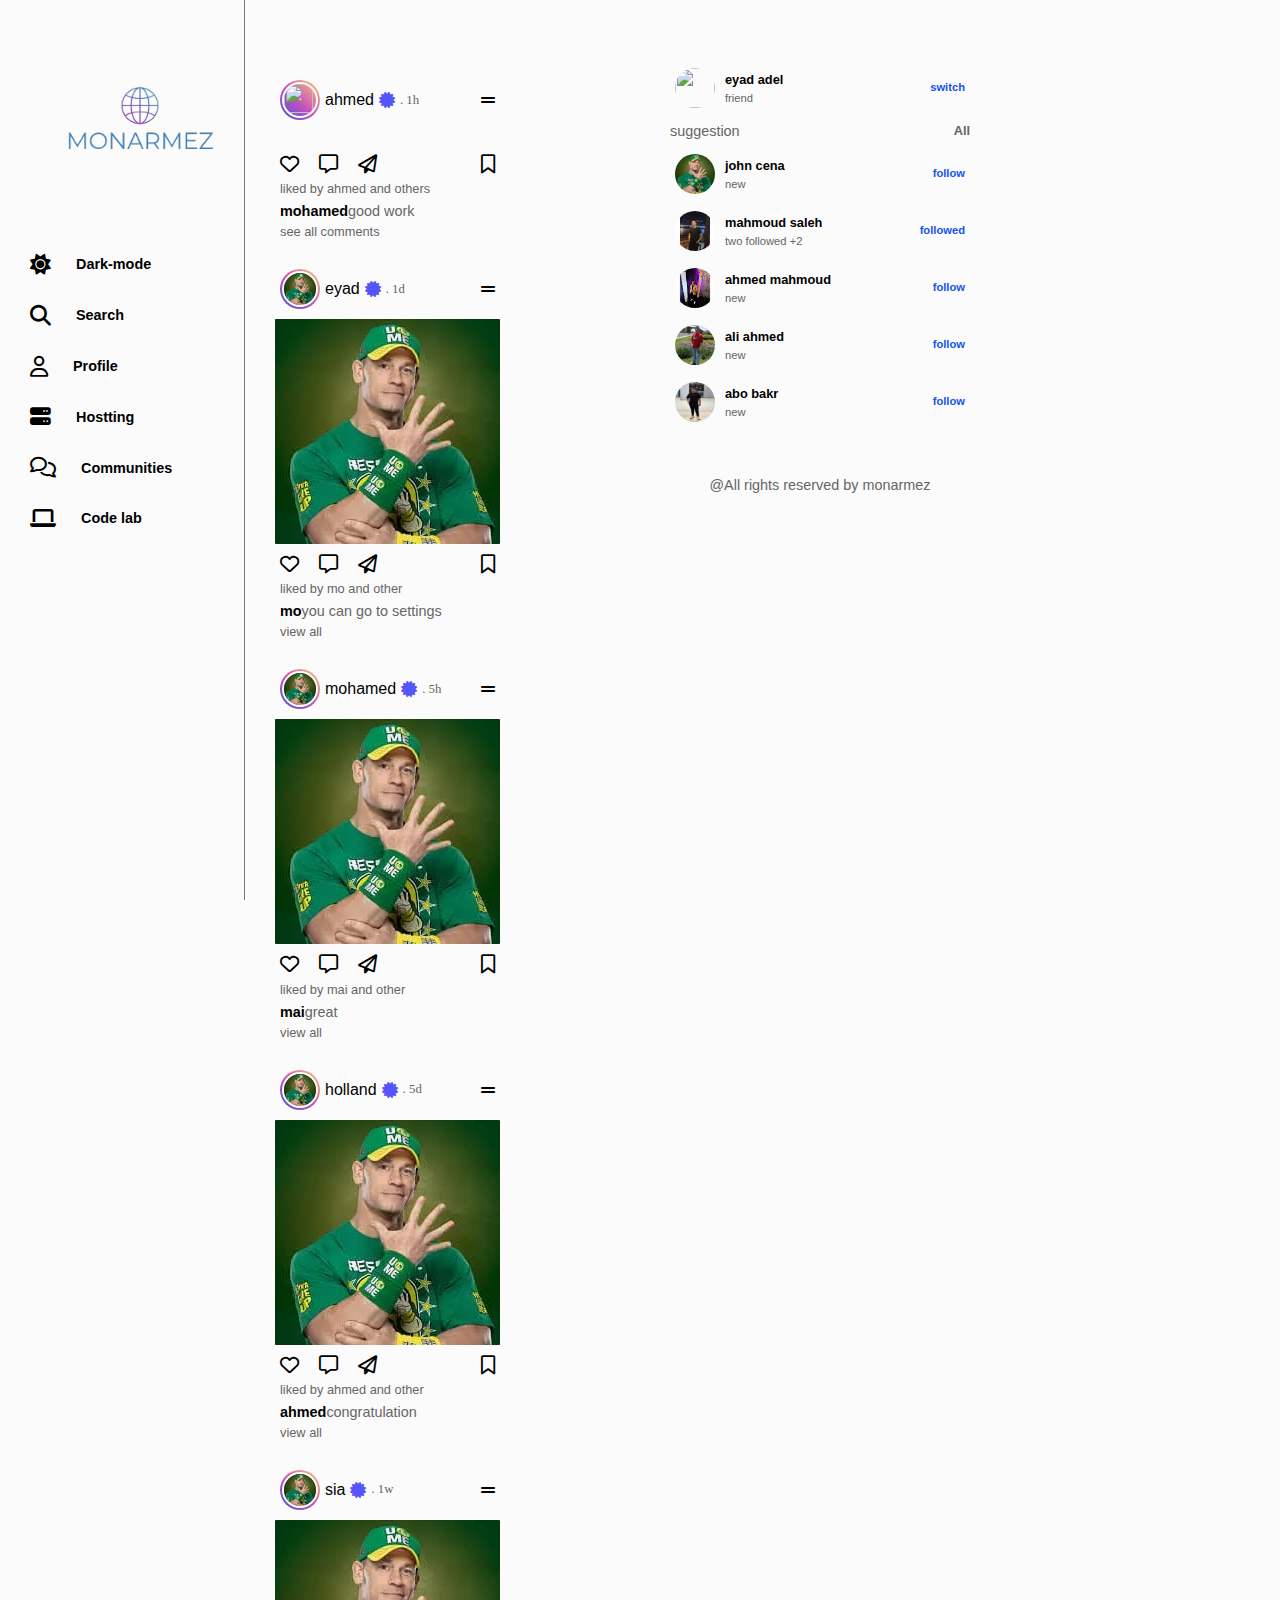
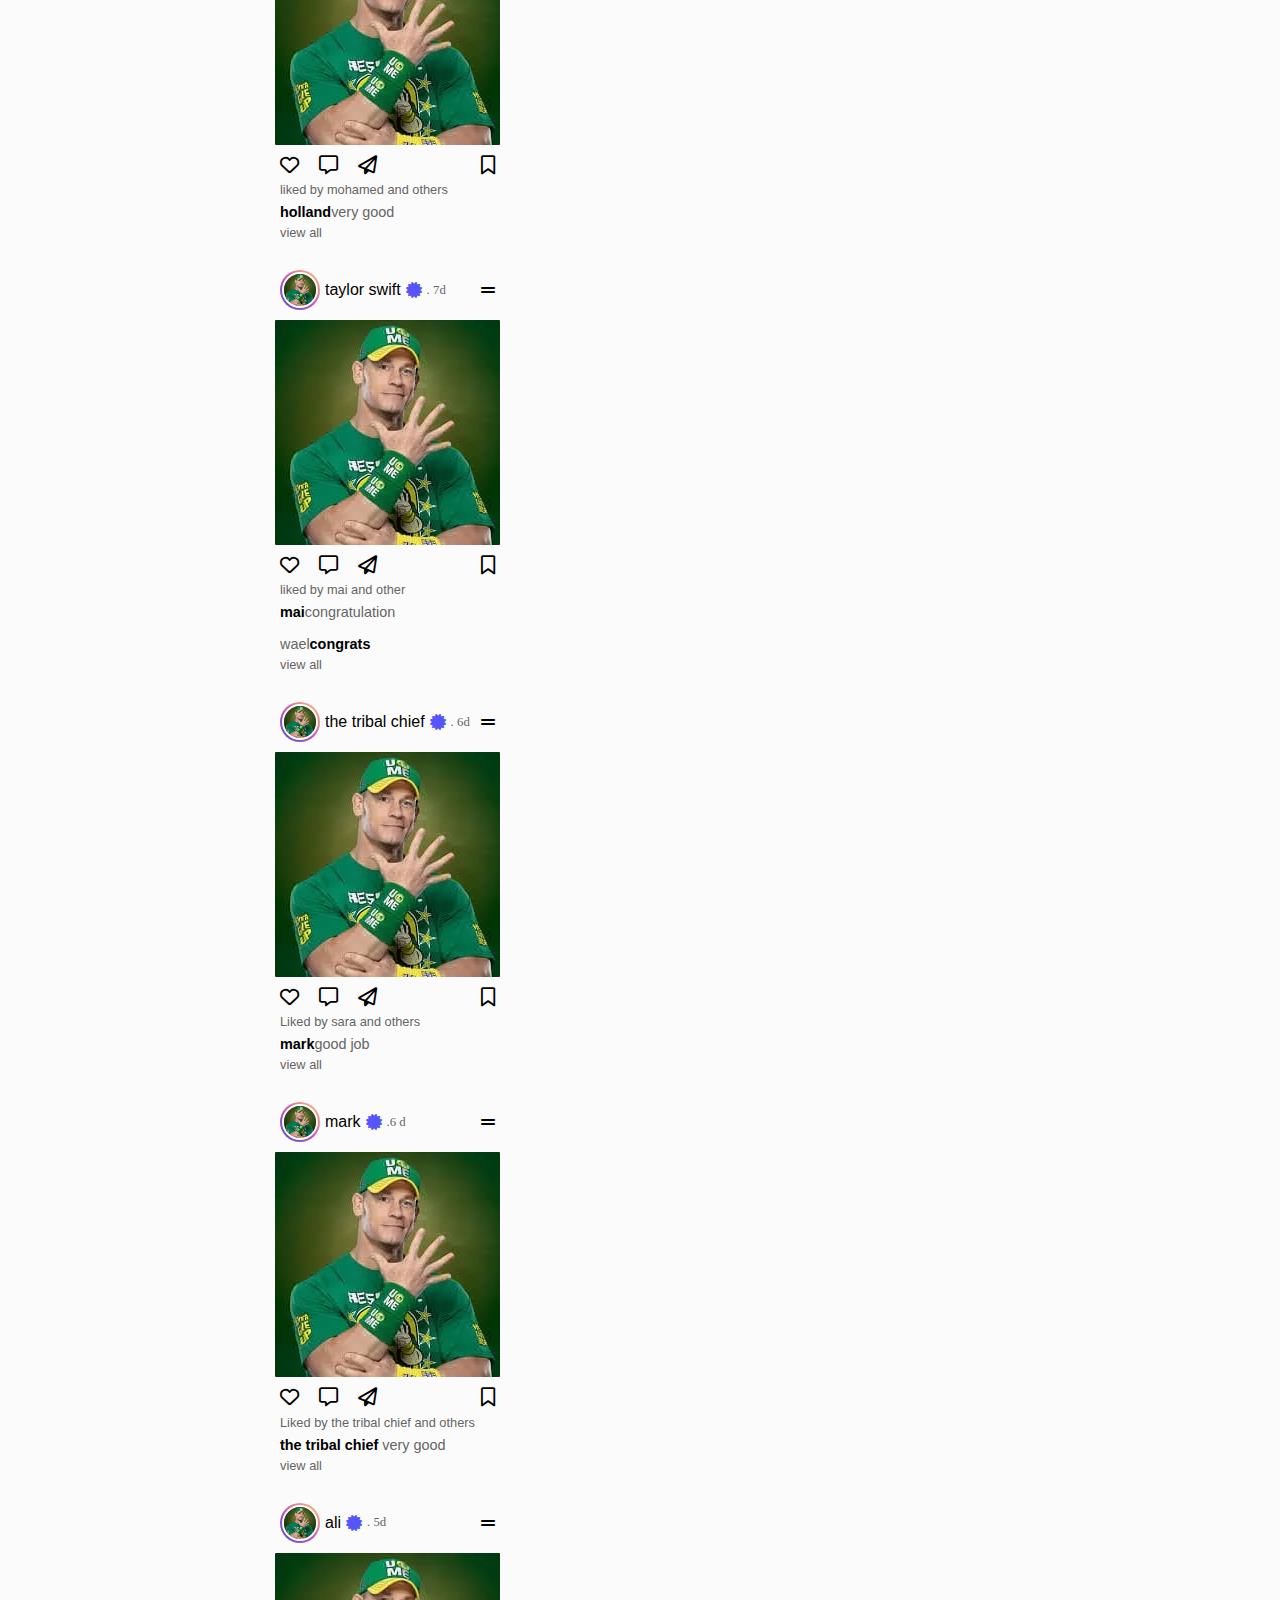
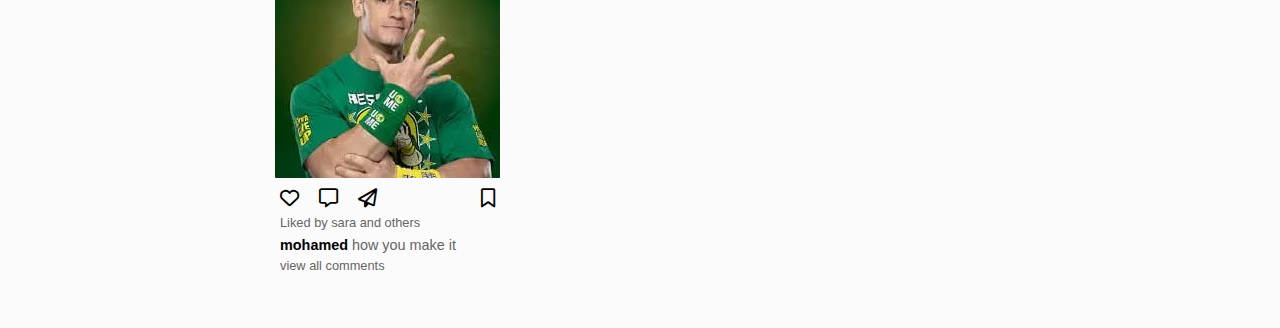
==== html.html @ 42df8520 "Add files via upload" ====
<!DOCTYPE html>
<html lang="en">
<head>
    <meta charset="UTF-8">
    <meta name="viewport" content="width=device-width, initial-scale=1.0">
    <title>Monarmez </title>
    <link rel="preconnect" href="https://fonts.googleapis.com">
    <link rel="stylesheet" href="https://cdnjs.cloudflare.com/ajax/libs/font-awesome/6.4.2/css/all.min.css">
    <link rel="stylesheet" href="mysite.css">

</head>
<body>
<div class="container">

        <nav>
            <div class="navbar">
                <div class="text-logo">
                  
                    <img decoding="async" src="logo-svg.svg" id="Dark-mode" alt="">
                </div>
                <div class="sub-section" id="clicked">
                    <i class="fa-solid fa-sun" ></i>
                    <a href="#">Dark-mode</a>
                </div>
                <div class="sub-section" >
                    <i class="fa-solid fa-magnifying-glass"></i>
                    <a href="#">Search</a>
                </div>
                <div class="sub-section" >
                    <i class="fa-regular fa-user"></i>
                    <a href="#">Profile</a>
                </div>
                <div class="sub-section">
                    <i class="fa-solid fa-server"></i>
                    <a href="#">Hostting</a>
                </div>
                <div class="sub-section">
                    <i class="fa-regular fa-comments"></i>
                    <a href="#">Communities</a>
                </div>
                <div class="sub-section" id="hidden2">
                    <i class="fa-sharp fa-solid fa-laptop"></i>
                    <a href="#">Code lab</a>
            
                </div>
            </div>

        </nav>
        <div class="middle-section">
            <div class="post-section">
                <div class="nav-hidden">
                   
                     
                   </div>
                </div>
               


                <div class="post-area">
                    <div class="post-main">
                        <div class="post-header">
                            <div class="post-left-header">
                             <div class="post-image">
                                 <img  decoding="async" src="https://images.unsplash.com/photo-1461800919507-79b16743b257?ixlib=rb-4.0.3&ixid=M3wxMjA3fDB8MHxzZWFyY2h8MjB8fG1lbnMlMjBpbWFnZXN8ZW58MHx8MHx8fDA%3D&auto=format&fit=crop&w=600&q=60" alt="">
                             </div>
                             <p class="post-username">
                                ahmed</p>
                            <i class="fa-solid fa-certificate"></i>
                             <span class="one-day"> . 1h </span>
                            </div>
                            <i class="fa-solid fa-grip-lines"></i>
                         </div>
                         <div class="post-main-image">
                            <img decoding="async" src="https://images.unsplash.com/photo-1461800919507-79b16743b257?ixlib=rb-4.0.3&ixid=M3wxMjA3fDB8MHxzZWFyY2h8MjB8fG1lbnMlMjBpbWFnZXN8ZW58MHx8MHx8fDA%3D&auto=format&fit=crop&w=600&q=60" alt="">
                         </div>
                         <div class="post-fotter">
                            <div class="post-fotter-left">
                                <i class="fa-regular fa-heart"></i>
                                <i class="fa-regular fa-message"></i>
                                <i class="fa-regular fa-paper-plane"></i>
                            </div>
                                <i class="fa-regular fa-bookmark"></i>
                         </div>
                         <div class="post-description">
                                <p class="post-liked">liked by ahmed and others</p>
                                <p class="title"><span>
                                    mohamed</span>good work<br></p>
                                <p class="comments"> see all comments</p>
                         </div>
                    </div>
                    <div class="post-main">
                        <div class="post-header">
                            <div class="post-left-header">
                             <div class="post-image">
                                 <img decoding="async" src="john.jpeg" alt="">
                             </div>
                             <p class="post-username">
                                eyad</p>
                             <i class="fa-solid fa-certificate"></i>
                             <span class="one-day"> . 1d </span>
                            </div>
                            <i class="fa-solid fa-grip-lines"></i>
                         </div>
                         <div class="post-main-image">
                            <img decoding="async" src="john.jpeg" alt="">
                         </div>
                         <div class="post-fotter">
                            <div class="post-fotter-left">
                                <i class="fa-regular fa-heart"></i>
                                <i class="fa-regular fa-message"></i>
                                <i class="fa-regular fa-paper-plane"></i>
                            </div>
                                <i class="fa-regular fa-bookmark"></i>
                         </div>
                         <div class="post-description">
                                <p class="post-liked">liked by mo and other</p>
                                <p class="title"><span>
                                   mo</span>you can go to settings<br> </p>
                                <p class="comments">view all</p>
                         </div>
                    </div>
                    <div class="post-main">
                        <div class="post-header">
                            <div class="post-left-header">
                             <div class="post-image">
                                 <img decoding="async" src="john.jpeg" alt="">
                             </div>
                             <p class="post-username">
                                 mohamed</p>
                             <i class="fa-solid fa-certificate"></i>
                             <span class="one-day"> . 5h </span>
                            </div>
                            <i class="fa-solid fa-grip-lines"></i>
                         </div>
                         <div class="post-main-image">
                            <img decoding="async" src="john.jpeg" alt="">
                         </div>
                         <div class="post-fotter">
                            <div class="post-fotter-left">
                                <i class="fa-regular fa-heart"></i>
                                <i class="fa-regular fa-message"></i>
                                <i class="fa-regular fa-paper-plane"></i>
                            </div>
                                <i class="fa-regular fa-bookmark"></i>
                         </div>
                         <div class="post-description">
                                <p class="post-liked">liked by mai and other</p>
                                <p class="title"><span>
                                    mai</span>great<br> </p>
                                <p class="comments"> view all</p>
                         </div>
                    </div>
                    <div class="post-main">
                        <div class="post-header">
                            <div class="post-left-header">
                             <div class="post-image">
                                 <img decoding="async" src="john.jpeg" alt="">
                             </div>
                             <p class="post-username">holland
                                </p>
                             <i class="fa-solid fa-certificate"></i>
                             <span class="one-day"> . 5d </span>
                            </div>
                            <i class="fa-solid fa-grip-lines"></i>
                         </div>
                         <div class="post-main-image">
                            <img decoding="async" src="john.jpeg" alt="">
                         </div>
                         <div class="post-fotter">
                            <div class="post-fotter-left">
                                <i class="fa-regular fa-heart"></i>
                                <i class="fa-regular fa-message"></i>
                                <i class="fa-regular fa-paper-plane"></i>
                            </div>
                                <i class="fa-regular fa-bookmark"></i>
                         </div>
                         <div class="post-description">
                                <p class="post-liked">liked by ahmed and other</p>
                                <p class="title"><span>
                                    ahmed</span>congratulation<br> </p>
                                <p class="comments"> view all</p>
                         </div>
                    </div>
                    <div class="post-main">
                        <div class="post-header">
                            <div class="post-left-header">
                             <div class="post-image">
                                 <img decoding="async" src="john.jpeg" alt="">
                             </div>
                             <p class="post-username">
                               sia</p>
                             <i class="fa-solid fa-certificate"></i>
                             <span class="one-day"> . 1w </span>
                            </div>
                            <i class="fa-solid fa-grip-lines"></i>
                         </div>
                         <div class="post-main-image">
                            <img decoding="async" src="john.jpeg" alt="">
                         </div>
                         <div class="post-fotter">
                            <div class="post-fotter-left">
                                <i class="fa-regular fa-heart"></i>
                                <i class="fa-regular fa-message"></i>
                                <i class="fa-regular fa-paper-plane"></i>
                            </div>
                                <i class="fa-regular fa-bookmark"></i>
                         </div>
                         <div class="post-description">
                                <p class="post-liked">liked by mohamed and others</p>
                                <p class="title"><span>
                                     holland</span>very good<br> </p>
                                <p class="comments"> view all</p>
                         </div>
                    </div>
                    <div class="post-main">
                        <div class="post-header">
                            <div class="post-left-header">
                             <div class="post-image">
                                 <img decoding="async" src="john.jpeg" alt="">
                             </div>
                             <p class="post-username">
                                taylor swift</p>
                             <i class="fa-solid fa-certificate"></i>
                             <span class="one-day"> . 7d </span>
                            </div>
                            <i class="fa-solid fa-grip-lines"></i>
                         </div>
                         <div class="post-main-image">
                            <img decoding="async" src="john.jpeg" alt="">
                         </div>
                         <div class="post-fotter">
                            <div class="post-fotter-left">
                                <i class="fa-regular fa-heart"></i>
                                <i class="fa-regular fa-message"></i>
                                <i class="fa-regular fa-paper-plane"></i>
                            </div>
                                <i class="fa-regular fa-bookmark"></i>
                         </div>
                         <div class="post-description">
                                <p class="post-liked">liked by mai and other</p>
                                <p class="title"><span>
                                     mai</span>congratulation<br> 
                                <br>wael<span>congrats</span></p>
                                <p class="comments"> view all</p>
                         </div>
                    </div>
                    <div class="post-main">
                        <div class="post-header">
                            <div class="post-left-header">
                             <div class="post-image">
                                 <img decoding="async" src="john.jpeg" alt="">
                             </div>
                             <p class="post-username">
                                the tribal chief</p>
                             <i class="fa-solid fa-certificate"></i>
                             <span class="one-day"> . 6d </span>
                            </div>
                            <i class="fa-solid fa-grip-lines"></i>
                         </div>
                         <div class="post-main-image">
                            <img decoding="async" src="john.jpeg" alt="">
                         </div>
                         <div class="post-fotter">
                            <div class="post-fotter-left">
                                <i class="fa-regular fa-heart"></i>
                                <i class="fa-regular fa-message"></i>
                                <i class="fa-regular fa-paper-plane"></i>
                            </div>
                                <i class="fa-regular fa-bookmark"></i>
                         </div>
                         <div class="post-description">
                                <p class="post-liked">Liked by sara and others</p>
                                <p class="title"><span>
                                    mark</span>good job<br> </p>
                                <p class="comments">view all</p>
                         </div>
                    </div>
                    <div class="post-main">
                        <div class="post-header">
                            <div class="post-left-header">
                             <div class="post-image">
                                 <img  src="john.jpeg" alt="">
                             </div>
                             <p class="post-username">
                               mark</p>
                             <i class="fa-solid fa-certificate"></i>
                             <span class="one-day"> .6 d </span>
                            </div>
                            <i class="fa-solid fa-grip-lines"></i>
                         </div>
                         <div class="post-main-image">
                            <img  src="john.jpeg" alt="">
                         </div>
                         <div class="post-fotter">
                            <div class="post-fotter-left">
                                <i class="fa-regular fa-heart"></i>
                                <i class="fa-regular fa-message"></i>
                                <i class="fa-regular fa-paper-plane"></i>
                            </div>
                                <i class="fa-regular fa-bookmark"></i>
                         </div>
                         <div class="post-description">
                                <p class="post-liked">Liked by the tribal chief and others</p>
                                <p class="title"><span>
                                    the tribal chief</span> very good<br> </p>
                                <p class="comments"> view all</p>
                         </div>
                    </div>
                   

                         
                    
                    <div class="post-main">
                        <div class="post-header">
                            <div class="post-left-header">
                             <div class="post-image">
                                 <img src="john.jpeg" alt="">
                             </div>
                             <p class="post-username">
                                         ali</p>
                             <i class="fa-solid fa-certificate"></i>
                             <span class="one-day"> . 5d </span>
                            </div>
                            <i class="fa-solid fa-grip-lines"></i>
                         </div>
                         <div class="post-main-image">
                            <img decoding="async" src="john.jpeg" alt="">
                         </div>
                         <div class="post-fotter">
                            <div class="post-fotter-left">
                                <i class="fa-regular fa-heart"></i>
                                <i class="fa-regular fa-message"></i>
                                <i class="fa-regular fa-paper-plane"></i>
                            </div>
                                <i class="fa-regular fa-bookmark"></i>
                         </div>
                         <div class="post-description">
                                <p class="post-liked">Liked by sara and others</p>
                                <p class="title"><span>
                                    mohamed </span>how you make it<br> </p>
                                <p class="comments"> view all comments</p>
                         </div>
                    </div>
                </div>
           </div>


           <div class="follow-section">
                <div class="profile-follow profile-foolow-hovering">
                    <div class="profile-follow-left">
                        <div class="profile-follow-image">
                            <img decoding="async" src="" alt="">
                        </div>
                        <div class="profile-follow-content">
                            <p class="profile-id">eyad adel</p>
                            <p class="profile-name">friend</p>
                        </div>
                    </div>
                    <a href="#" class="follow">switch</a>
                </div>
                 <div class="suggestion-follow">
                    <p class="suggestion">suggestion</p>
                    <a href="#" class="see-all">All</a>
                 </div>
                 <div class="profile-follow profile-foolow-hovering">
                    <div class="profile-follow-left">
                        <div class="profile-follow-image">
                            <img decoding="async" src="john.jpeg" alt="">
                        </div>
                        <div class="profile-follow-content">
                            <p class="profile-id">john cena</p>
                            <p class="profile-name">new </p>
                        </div>
                    </div>
                    <a href="#" class="follow">follow</a>
                </div>
                <div class="profile-follow profile-foolow-hovering">
                    <div class="profile-follow-left">
                        <div class="profile-follow-image">
                            <img decoding="async" src="mahmoud saleh.jpeg" alt="">
                        </div>
                        <div class="profile-follow-content">
                            <p class="profile-id">mahmoud saleh</p>
                            <p class="profile-name">two followed +2
                            </p>
                        </div>
                    </div>
                    <a href="#" class="follow">followed</a>
                </div>
                <div class="profile-follow profile-foolow-hovering">
                    <div class="profile-follow-left">
                        <div class="profile-follow-image">
                            <img decoding="async" src="ahmed.jpeg" alt="">
                        </div>
                        <div class="profile-follow-content">
                            <p class="profile-id">ahmed mahmoud</p>
                            <p class="profile-name">new 
                            </p>
                        </div>
                    </div>
                    <a href="#" class="follow">follow</a>
                </div>
                <div class="profile-follow profile-foolow-hovering">
                    <div class="profile-follow-left">
                        <div class="profile-follow-image">
                            <img decoding="async" src="ali.jpeg" alt="">
                        </div>
                        <div class="profile-follow-content">
                            <p class="profile-id">ali ahmed</p>
                            <p class="profile-name">new</p>
                            </p>
                        </div>
                    </div>
                    <a href="#" class="follow">follow</a>
                </div>
                <div class="profile-follow profile-foolow-hovering">
                    <div class="profile-follow-left">
                        <div class="profile-follow-image">
                            <img decoding="async" src="abo bakr.jpeg" alt="">
                        </div>
                        <div class="profile-follow-content">
                            <p class="profile-id">abo bakr</p>
                            <p class="profile-name">new</p>
                        </div>
                    </div>
                    <a href="#" class="follow">follow</a>
                </div>
                <p class="copyrights"> @All rights reserved by monarmez</p>
           </div>
        </div>

</div> <script src="mysite.js" defer data-deferred="1"></script> </body>
</html>
---- mysite.css ----
:root{
    --background-color:rgb(252, 251, 251);
    --font-color:rgb(0, 0, 0);
    --secod-font-color:rgb(101, 101, 101);
    --secondary-font-color : rgb(179, 179, 179);
    --background-on-hover:rgb(215, 214, 214);
}
.dark-mode{
    --background-color:rgb(15, 15, 15);
    --font-color:rgb(254, 252, 252);
    --secod-font-color:rgb(197, 195, 195);
    --secondary-font-color : rgb(108, 106, 106);
    --background-on-hover:rgba(52, 51, 51, 0.834);
}
*{
    margin: 0;
    padding: 0;
    box-sizing: border-box;

}
p{
  font-family: 'Roboto', sans-serif;
}
.container{
    display: flex;
   
}
.middle-section{
    display: flex;
    justify-content: space-evenly;
    
}

a{
    text-decoration: none;
    color: var(--font-color);
    font-family: 'Signika', sans-serif;
    font-size: 0.9rem;
    font-weight: 550;
}
body{
    background-color: var(--background-color);
    overflow-x: hidden;
    min-height: 100vh;
    width: 100vw;
    overflow-x: hidden;
}
/*  navbar section start here  */
.navbar{
    display: flex;
    flex-direction: column;
    gap: 10px;
    height: 100vh;
    width: 245px;
    background-color: var(--background-color);
    padding-top: 20px;
    padding-bottom: 10px;
    padding-inline:  10px;
    border-right: 0.1px solid rgba(76, 75, 75, 0.737);
    position: sticky;
    top: 0px;
}

.navbar .text-logo{
    width: 200px;
}
.text-logo{
    margin: 5px 30px;
    cursor: pointer;
}
.text-logo img{
    width: 100%;
}   
    
@media (max-width:750px) {
    .container .navbar{
        flex-direction: row;
        background-color: var(--background-color);
        position: fixed;
        z-index: 1000;
        height: 60px;
        bottom: -1px;
        top: auto;
        gap: 0;
        border-right:none;
        width: 100vw;
        justify-content: space-around;
        align-items: center;
        padding: 0;
        box-shadow: -1px 14px 20px 4px black;
    }
    .middle-section .post-section{
        padding: 40px 5px;
    }
    .navbar a{
        display: none;
    }
    .navbar .sub-section{
        padding: 10px 10px;
    }

    #hidden{
        display: none;
    }
    #hidden1{
        display: none;
    }
    #hidden2{
        display: none;
    }
  


}
@media (max-width:1198px) {
    .navbar .sub-section a{
        display: none;
    }
    .navbar .menu-section a{
        display: none;
    }
    .navbar .sub-section{
        gap: 0;
    }
    
    .navbar{
        width: 79px;
    }
}
@media (max-width:1003px) {
    .follow-section{
        display: none;
    }
    .middle-section .post-area{
        padding-inline: 0;
    }
}




.sub-section{
    display: flex;
    align-items: center;
    gap: 25px;
    border-radius: 5px;
    cursor: pointer;
    padding: 10px 20px;
    transition: all 0.2s ease;
}
.sub-section:hover{
    background-color: var(--background-on-hover);
}
.sub-section:hover i{
    transform: scale(1.07);
    transition: all 0.2s ease;
}
.sub-section:hover a{
    font-weight: 600;
}
.sub-section:hover .profile-img{
    transform: scale(1.07);
    transition: all 0.2s ease;
}
.sub-section i{
    font-size: 1.3rem;
    color: var(--font-color);
    transition: all 0.2s ease;

}
.profile-img{
    width: 22px;
    transition: all 0.2s ease;
    cursor: pointer;
}
.profile-img img{
    width: 100%;
    border-radius: 50%;
}
.menu-section{
    display: flex;
    gap: 25px;
    align-items: center;
    margin-top: 23px;
    border-radius: 5px;
    cursor: pointer;
    padding: 10px 20px;
    transition: all 0.3s ease;
}
.menu-section:hover{
    background-color: var(--background-on-hover);
}
.menu-section:hover i{
   transform: scale(1.07);
   transition: all 0.2s ease;
}
.menu-section i{
    color: var(--font-color);
    font-size: 1.2rem;
    transition: all 0.2s ease;
}
/* post section started frome here */
.post-section{
    background-color: var(--background-color);
    max-width: 660px;

}
.post-area{
    margin-top: 50px;
    padding-inline: 30px;
    margin-bottom: 50px;
}
.post-main{
    color: var(--font-color);
}
.post-image{
    width: 40px;
    height: 40px;
    background-color: #4158D0;
    background-image: linear-gradient(43deg, #4158D0 0%, #C850C0 46%, #FFCC70 100%);
    border-radius: 50%;
    display: flex;
    justify-content: center;
    align-items: center;
}
.post-image img{
    width: 90%;
    height: 90%;
    border: 2px solid var(--background-color);
    border-radius: 50%;
}
.post-username{
    color: var(--font-color);
    font-size: 1rem;

}
.one-day{
    font-size: 0.8rem;
    color: var(--secod-font-color);
}
.post-header{
    display: flex;
    justify-content: space-between;
    align-items: center;
    margin-top: 30px;
    padding-inline: 5px;
}
.post-header i{
    color: var(--font-color);
    cursor: pointer;
    transition: all 0.2s ease;
}
.post-header i:hover{
    color: var(--secondary-font-color);
}
.post-left-header{
    display: flex;
    align-items: center;
    gap: 5px;
    cursor: pointer;
}
.post-left-header i{
    color: rgb(85, 85, 250);
}
.post-left-header i:hover{
    color: rgb(30, 30, 150);
}
.post-main-image{
    margin-top: 10px;
    width: 100%;
}
.post-main-image img{
    width: 100%;
    border-radius: 1px;
}
.post-fotter{
    display: flex;
    justify-content: space-between;
    margin-top: 7px;
    padding-inline: 5px;

}
.post-fotter i{
    font-size: 1.2rem;
    cursor: pointer;
    transition: all 0.2s ease;
}
.post-fotter i:hover{
    color: var(--secondary-font-color);
}
.post-fotter-left{
    display: flex;
    gap: 20px;
}
.post-description{
    margin-block: 3px;
    padding-inline: 5px;
}
.post-liked{
    margin-block: 7px;
    font-size: 0.8rem;
    color: var(--secod-font-color);
    cursor: pointer;
}
.title{
    font-size: 0.9rem;
    color: var(--secod-font-color);
    cursor: pointer;
}
.title span{
    color: var(--font-color);
    font-weight: bold;
}
.comments{
    margin-block: 5px;
    font-size: 0.8rem;
    color: var(--secod-font-color);
    cursor: pointer;
}
/* profile follow section startted fome here */

.profile-follow-image{
    width: 40px;
    height: 40px;
   
}
.profile-follow-image img{
    width: 100%;
    border-radius: 50%;
    height: 100%;
}
.profile-follow-content{
    color: var(--font-color)
}
.profile-follow-left{
    display: flex;
    gap: 10px;
    cursor: pointer;
}
.profile-follow{
    display: flex;
    justify-content: space-between;
    align-items: center;
    margin-block: 7px;
    
}
.profile-follow-content{
    display: flex;
    flex-direction: column;
    justify-content: center;
    
}
.follow{
    color: rgb(19, 85, 240);
    font-weight: 20;
    font-size: 0.7rem;
    font-weight: 550;
    line-height: 0.1;
    transition: all 0.1s ease;
}
.follow:hover{
    color: var(--font-color);
}
.profile-id{
    color: var(--font-color);
    font-size: 0.8rem;
    font-weight: 550;
}
.profile-name{
    color: var(--secod-font-color);
    font-size: 0.7rem;
    margin-top: 5px;
    font-weight: 100;
}
.suggestion{
    color: var(--secod-font-color);
    font-size: 0.9rem;
    font-weight: 500;
    
}
.see-all{
    color: var(--secod-font-color);
    font-size: 0.8rem;
    transition: all 0.1s ease;
}
.see-all:hover{
    color: var(--secondary-font-color);
}
.follow-section{
    margin-top: 46px;
    width: 320px;
    padding: 10px ;
    margin-left: 130px;
}
.suggestion-follow{
    display: flex;
    justify-content: space-between;
    color: var(--font-color);
    margin-block: 10px;
}
.copyrights{
    color: var(--secod-font-color);
    font-size: 0.9rem;
    margin-top: 50px;
    text-align: center;
}
.profile-foolow-hovering{
    padding: 5px;
    cursor: pointer;
    border-radius: 5px;
    transition: all 0.1s ease-in-out;
}
.profile-foolow-hovering:hover{
    background-color: var(--background-on-hover);
}



.nav-hidden{
    display: none;
}
.nav-hidden i{
    font-size: 1.4rem;
    cursor: pointer;
    color: var(--font-color);
    transition: all 0.2s ease;
}
.nav-hidden i:hover{
    color: var(--secondary-font-color);
}
.nav-hidden-logo{
    width: 136px;
    cursor: pointer;
}
.nav-hidden-logo img{
    width: 10%;
}
.nav-hide-2{
    display: flex;
    gap: 30px;
}
@media (max-width:750px){
    .nav-hidden{
        width: 100%;
        display: flex;
        justify-content: space-between;
        padding-inline: 10px;
        align-items: center;
    }
     .middle-section .post-section{
        padding: 0;
        padding-bottom: 20px;
    }
}
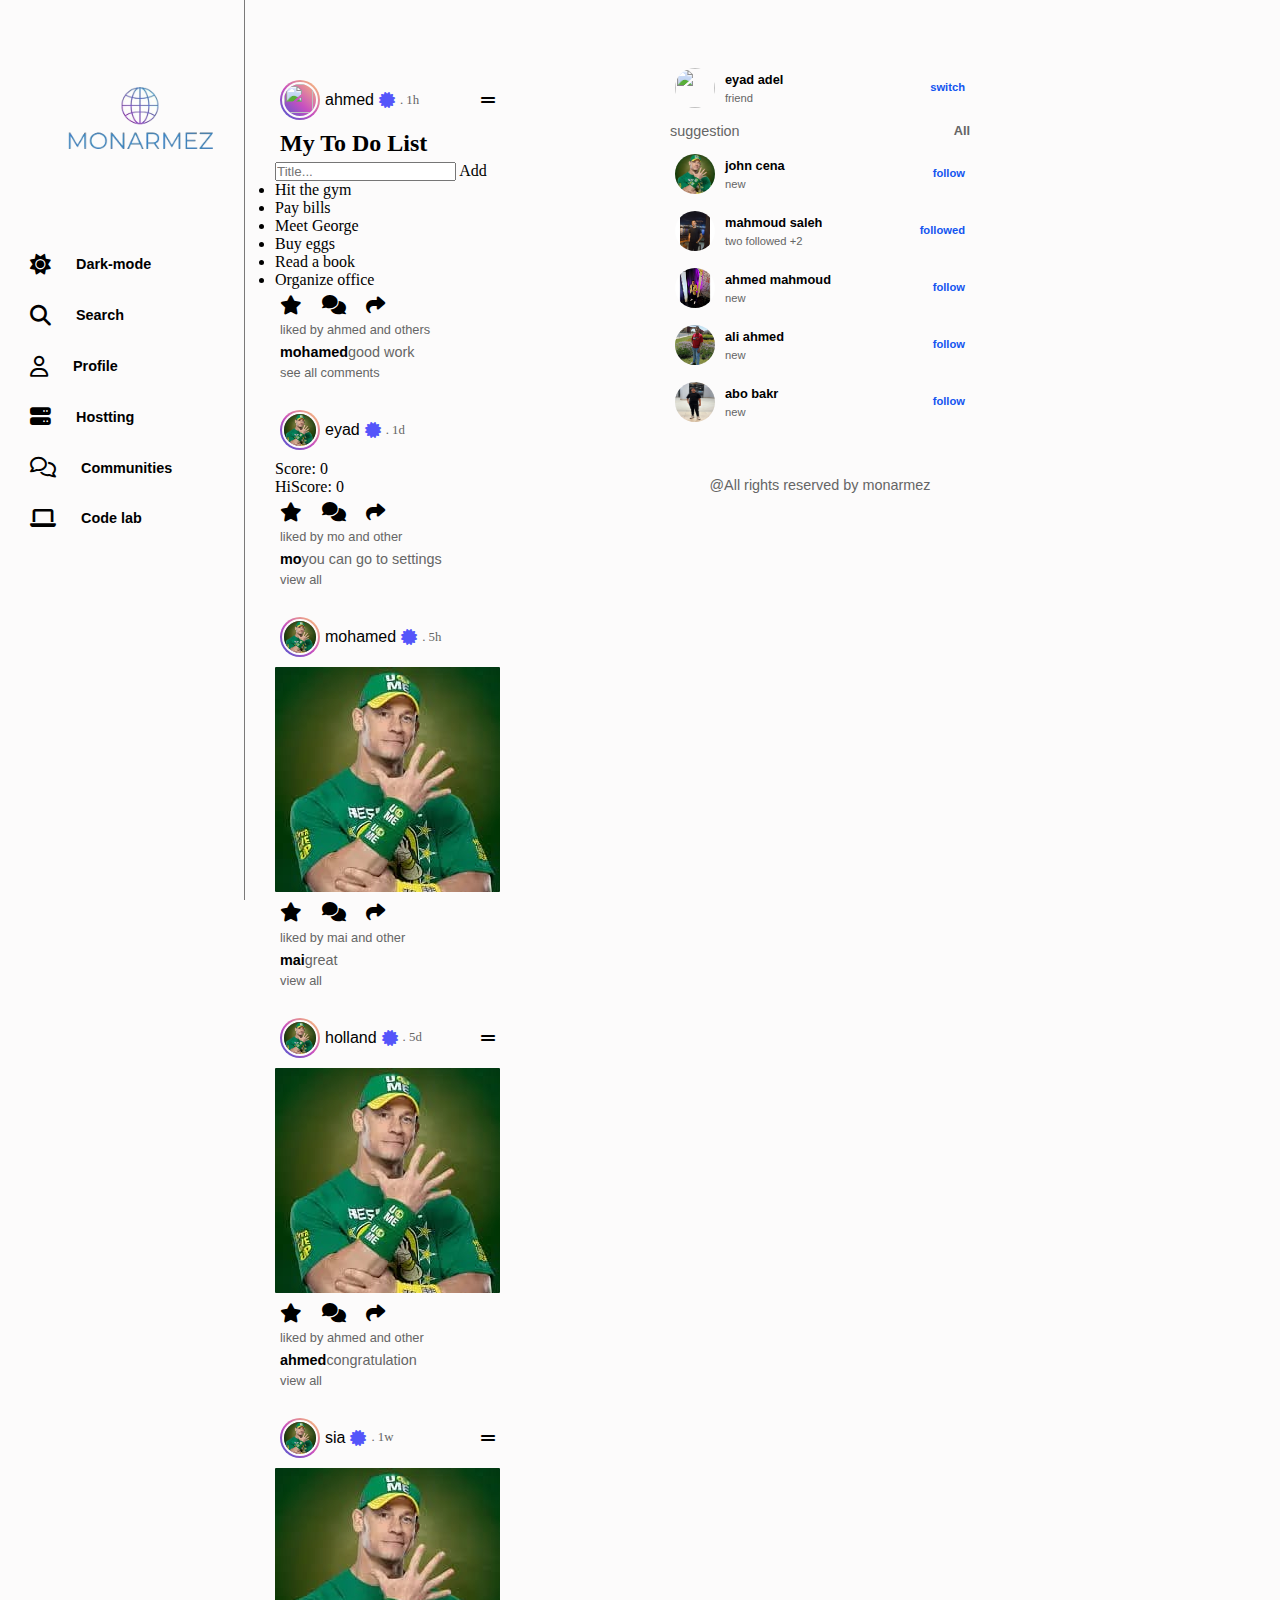
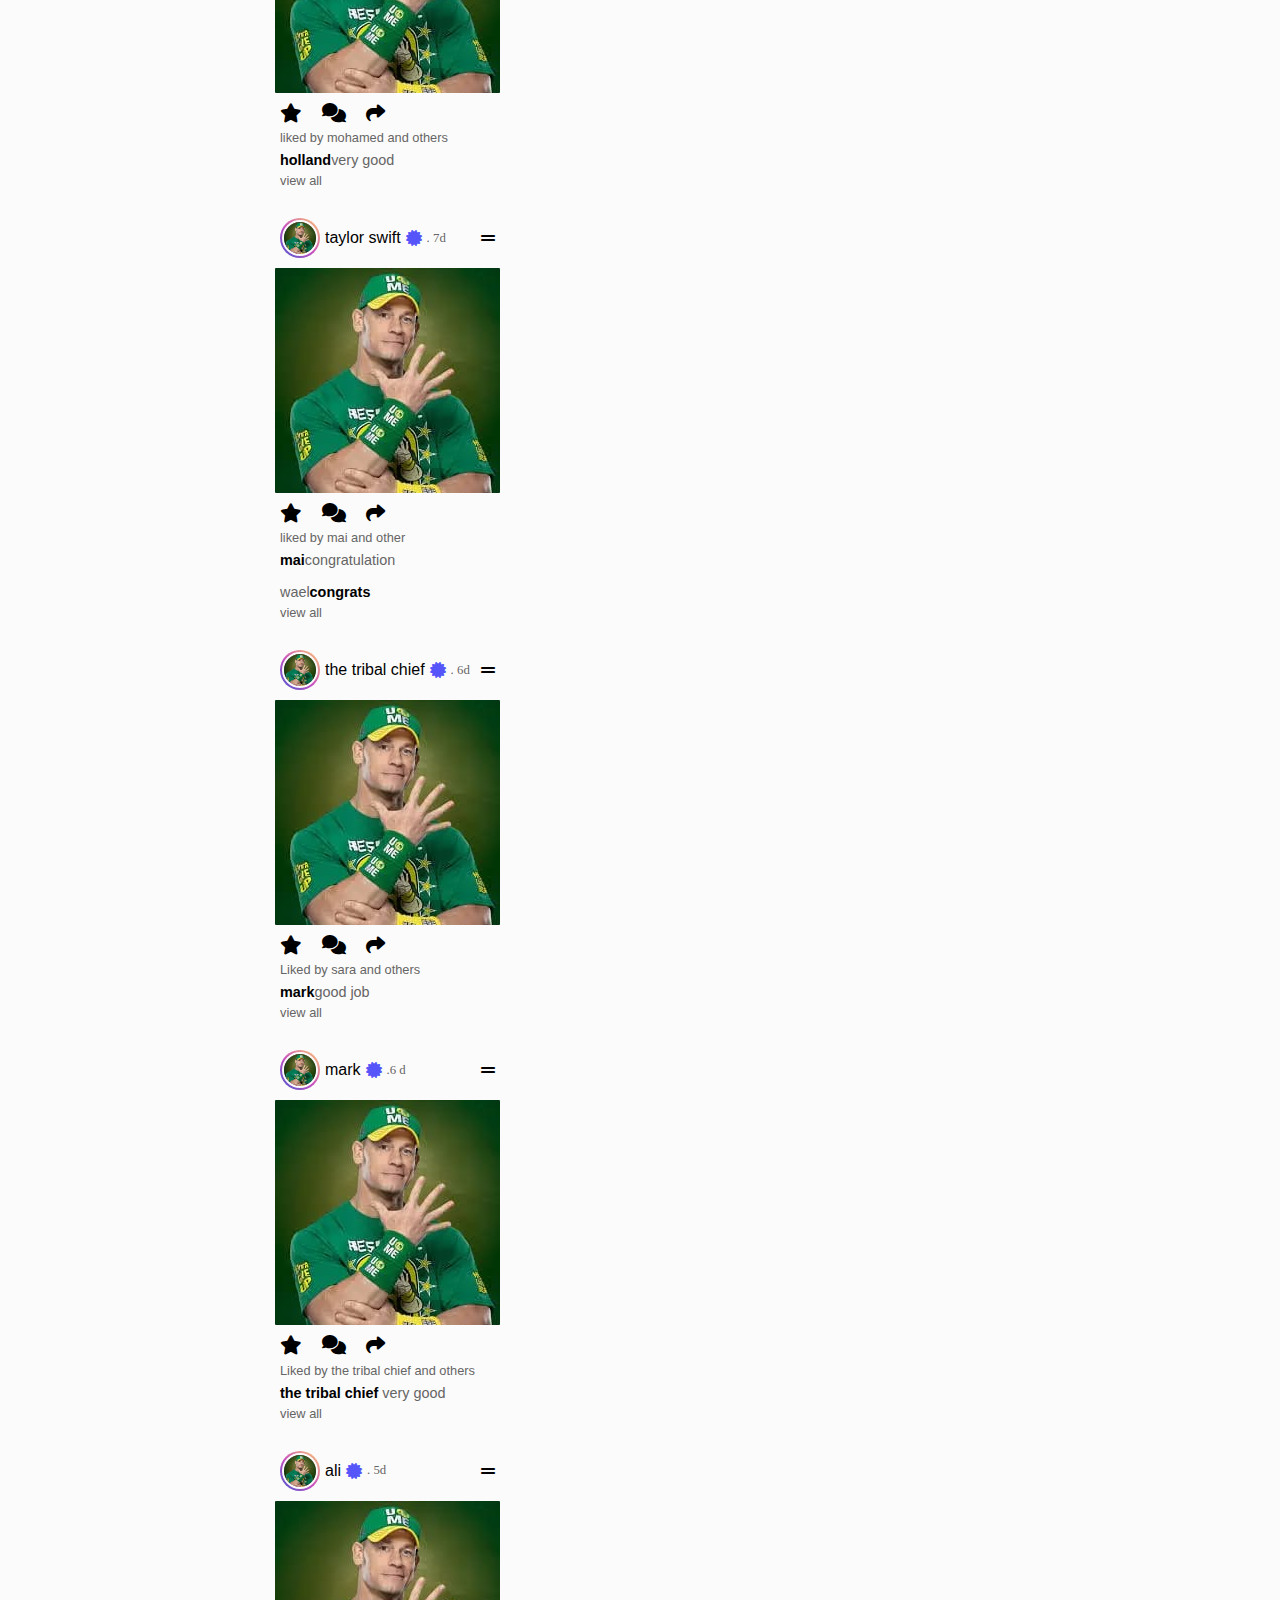
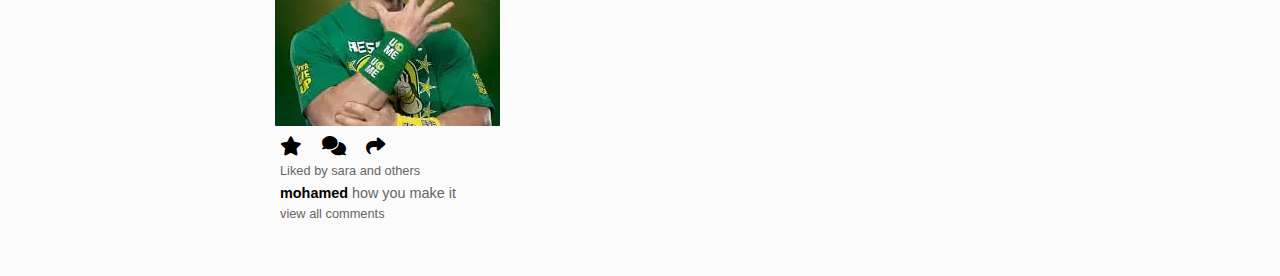
==== commit 5843ae8d: "Update html.html" ====
--- a/html.html
+++ b/html.html
@@ -37,6 +37,7 @@
                 <div class="sub-section">
                     <i class="fa-regular fa-comments"></i>
                     <a href="#">Communities</a>
+                    
                 </div>
                 <div class="sub-section" id="hidden2">
                     <i class="fa-sharp fa-solid fa-laptop"></i>
@@ -71,15 +72,27 @@
                             <i class="fa-solid fa-grip-lines"></i>
                          </div>
                          <div class="post-main-image">
-                            <img decoding="async" src="https://images.unsplash.com/photo-1461800919507-79b16743b257?ixlib=rb-4.0.3&ixid=M3wxMjA3fDB8MHxzZWFyY2h8MjB8fG1lbnMlMjBpbWFnZXN8ZW58MHx8MHx8fDA%3D&auto=format&fit=crop&w=600&q=60" alt="">
-                         </div>
-                         <div class="post-fotter">
-                            <div class="post-fotter-left">
-                                <i class="fa-regular fa-heart"></i>
-                                <i class="fa-regular fa-message"></i>
-                                <i class="fa-regular fa-paper-plane"></i>
-                            </div>
-                                <i class="fa-regular fa-bookmark"></i>
+                            <div id="myDIV" class="header">
+                                <h2 style="margin:5px">My To Do List</h2>
+                                <input type="text" id="myInput" placeholder="Title...">
+                                <span onclick="newElement()" class="addBtn">Add</span>
+                              </div>
+                              
+                              <ul id="myUL">
+                                <li>Hit the gym</li>
+                                <li class="checked">Pay bills</li>
+                                <li>Meet George</li>
+                                <li>Buy eggs</li>
+                                <li>Read a book</li>
+                                <li>Organize office</li>
+                              </ul>
+                         <div class="post-fotter">
+                            <div class="post-fotter-left">
+                                <i class="fa-sharp-duotone fa-solid fa-star"></i>
+                                <i class="fa-sharp-duotone fa-solid fa-comments"></i>
+                                <i class="fa-sharp-duotone fa-solid fa-share"></i>
+                            </div>
+                         </div>
                          </div>
                          <div class="post-description">
                                 <p class="post-liked">liked by ahmed and others</p>
@@ -99,18 +112,23 @@
                              <i class="fa-solid fa-certificate"></i>
                              <span class="one-day"> . 1d </span>
                             </div>
-                            <i class="fa-solid fa-grip-lines"></i>
-                         </div>
-                         <div class="post-main-image">
-                            <img decoding="async" src="john.jpeg" alt="">
-                         </div>
-                         <div class="post-fotter">
-                            <div class="post-fotter-left">
-                                <i class="fa-regular fa-heart"></i>
-                                <i class="fa-regular fa-message"></i>
-                                <i class="fa-regular fa-paper-plane"></i>
-                            </div>
-                                <i class="fa-regular fa-bookmark"></i>
+                            
+                         </div>
+                         <div class="post-main-image">
+                            <div class="body">
+                                <div class="background">
+                                <div id="scoreBox">Score: 0</div>
+                                <div id="hiscoreBox">HiScore: 0</div></div>
+                                <div id="board"></div>
+                            </div>
+                         </div>
+                         <div class="post-fotter">
+                            <div class="post-fotter-left">
+                                <i class="fa-sharp-duotone fa-solid fa-star"></i>
+                                <i class="fa-sharp-duotone fa-solid fa-comments"></i>
+                                <i class="fa-sharp-duotone fa-solid fa-share"></i>
+                            </div>
+                                
                          </div>
                          <div class="post-description">
                                 <p class="post-liked">liked by mo and other</p>
@@ -130,18 +148,18 @@
                              <i class="fa-solid fa-certificate"></i>
                              <span class="one-day"> . 5h </span>
                             </div>
-                            <i class="fa-solid fa-grip-lines"></i>
-                         </div>
-                         <div class="post-main-image">
-                            <img decoding="async" src="john.jpeg" alt="">
-                         </div>
-                         <div class="post-fotter">
-                            <div class="post-fotter-left">
-                                <i class="fa-regular fa-heart"></i>
-                                <i class="fa-regular fa-message"></i>
-                                <i class="fa-regular fa-paper-plane"></i>
-                            </div>
-                                <i class="fa-regular fa-bookmark"></i>
+                            
+                         </div>
+                         <div class="post-main-image">
+                            <img decoding="async" src="john.jpeg" alt="">
+                         </div>
+                         <div class="post-fotter">
+                            <div class="post-fotter-left">
+                                <i class="fa-sharp-duotone fa-solid fa-star"></i>
+                                <i class="fa-sharp-duotone fa-solid fa-comments"></i>
+                                <i class="fa-sharp-duotone fa-solid fa-share"></i>
+                            </div>
+                               
                          </div>
                          <div class="post-description">
                                 <p class="post-liked">liked by mai and other</p>
@@ -168,11 +186,11 @@
                          </div>
                          <div class="post-fotter">
                             <div class="post-fotter-left">
-                                <i class="fa-regular fa-heart"></i>
-                                <i class="fa-regular fa-message"></i>
-                                <i class="fa-regular fa-paper-plane"></i>
-                            </div>
-                                <i class="fa-regular fa-bookmark"></i>
+                                <i class="fa-sharp-duotone fa-solid fa-star"></i>
+                                <i class="fa-sharp-duotone fa-solid fa-comments"></i>
+                                <i class="fa-sharp-duotone fa-solid fa-share"></i>
+                            </div>
+                               
                          </div>
                          <div class="post-description">
                                 <p class="post-liked">liked by ahmed and other</p>
@@ -199,11 +217,11 @@
                          </div>
                          <div class="post-fotter">
                             <div class="post-fotter-left">
-                                <i class="fa-regular fa-heart"></i>
-                                <i class="fa-regular fa-message"></i>
-                                <i class="fa-regular fa-paper-plane"></i>
-                            </div>
-                                <i class="fa-regular fa-bookmark"></i>
+                                <i class="fa-sharp-duotone fa-solid fa-star"></i>
+                                <i class="fa-sharp-duotone fa-solid fa-comments"></i>
+                                <i class="fa-sharp-duotone fa-solid fa-share"></i>
+                            </div>
+                                
                          </div>
                          <div class="post-description">
                                 <p class="post-liked">liked by mohamed and others</p>
@@ -230,11 +248,11 @@
                          </div>
                          <div class="post-fotter">
                             <div class="post-fotter-left">
-                                <i class="fa-regular fa-heart"></i>
-                                <i class="fa-regular fa-message"></i>
-                                <i class="fa-regular fa-paper-plane"></i>
-                            </div>
-                                <i class="fa-regular fa-bookmark"></i>
+                                <i class="fa-sharp-duotone fa-solid fa-star"></i>
+                                <i class="fa-sharp-duotone fa-solid fa-comments"></i>
+                                <i class="fa-sharp-duotone fa-solid fa-share"></i>
+                            </div>
+                                
                          </div>
                          <div class="post-description">
                                 <p class="post-liked">liked by mai and other</p>
@@ -262,11 +280,11 @@
                          </div>
                          <div class="post-fotter">
                             <div class="post-fotter-left">
-                                <i class="fa-regular fa-heart"></i>
-                                <i class="fa-regular fa-message"></i>
-                                <i class="fa-regular fa-paper-plane"></i>
-                            </div>
-                                <i class="fa-regular fa-bookmark"></i>
+                                <i class="fa-sharp-duotone fa-solid fa-star"></i>
+                                <i class="fa-sharp-duotone fa-solid fa-comments"></i>
+                                <i class="fa-sharp-duotone fa-solid fa-share"></i>
+                            </div>
+                               
                          </div>
                          <div class="post-description">
                                 <p class="post-liked">Liked by sara and others</p>
@@ -293,11 +311,11 @@
                          </div>
                          <div class="post-fotter">
                             <div class="post-fotter-left">
-                                <i class="fa-regular fa-heart"></i>
-                                <i class="fa-regular fa-message"></i>
-                                <i class="fa-regular fa-paper-plane"></i>
-                            </div>
-                                <i class="fa-regular fa-bookmark"></i>
+                                <i class="fa-sharp-duotone fa-solid fa-star"></i>
+                                <i class="fa-sharp-duotone fa-solid fa-comments"></i>
+                                <i class="fa-sharp-duotone fa-solid fa-share"></i>
+                            </div>
+                               
                          </div>
                          <div class="post-description">
                                 <p class="post-liked">Liked by the tribal chief and others</p>
@@ -328,11 +346,11 @@
                          </div>
                          <div class="post-fotter">
                             <div class="post-fotter-left">
-                                <i class="fa-regular fa-heart"></i>
-                                <i class="fa-regular fa-message"></i>
-                                <i class="fa-regular fa-paper-plane"></i>
-                            </div>
-                                <i class="fa-regular fa-bookmark"></i>
+                                <i class="fa-sharp-duotone fa-solid fa-star"></i>
+                                <i class="fa-sharp-duotone fa-solid fa-comments"></i>
+                                <i class="fa-sharp-duotone fa-solid fa-share"></i>
+                            </div>
+                                
                          </div>
                          <div class="post-description">
                                 <p class="post-liked">Liked by sara and others</p>
@@ -430,4 +448,4 @@
         </div>
 
 </div> <script src="mysite.js" defer data-deferred="1"></script> </body>
-</html>+</html>
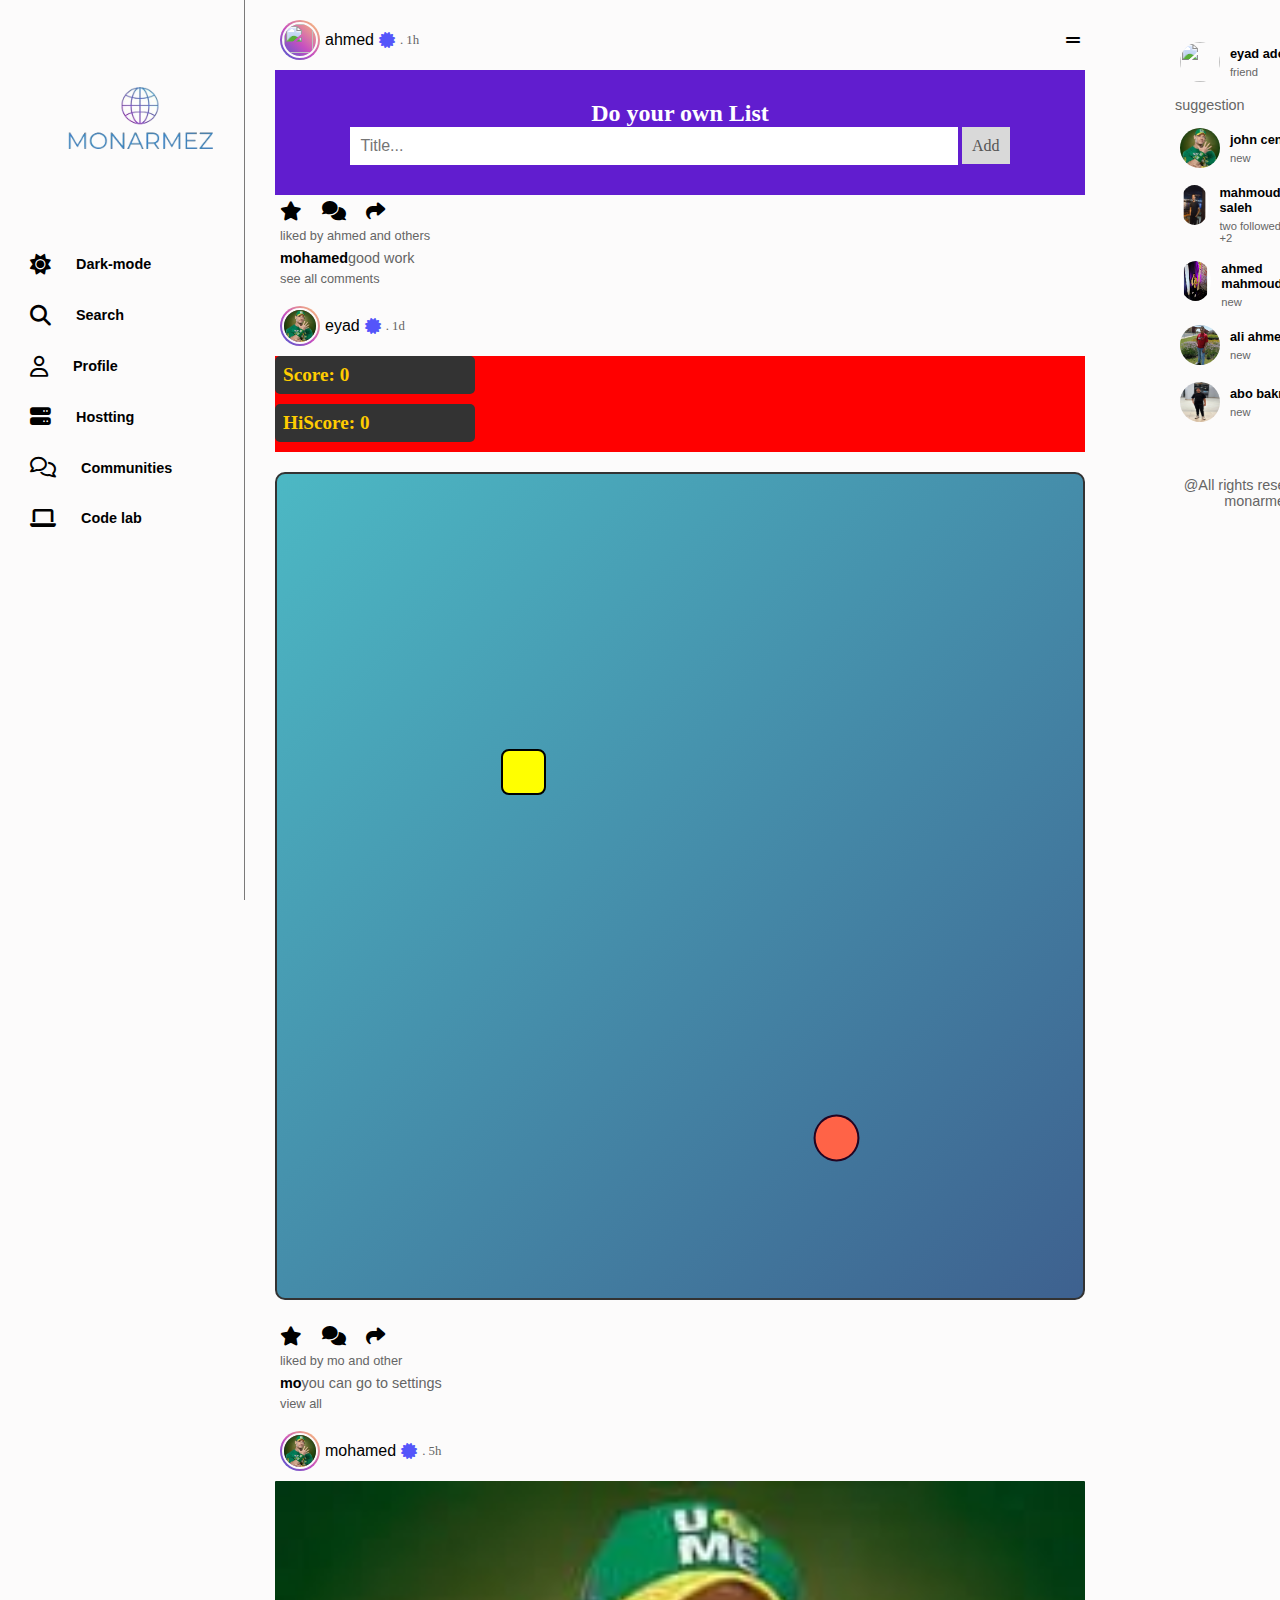
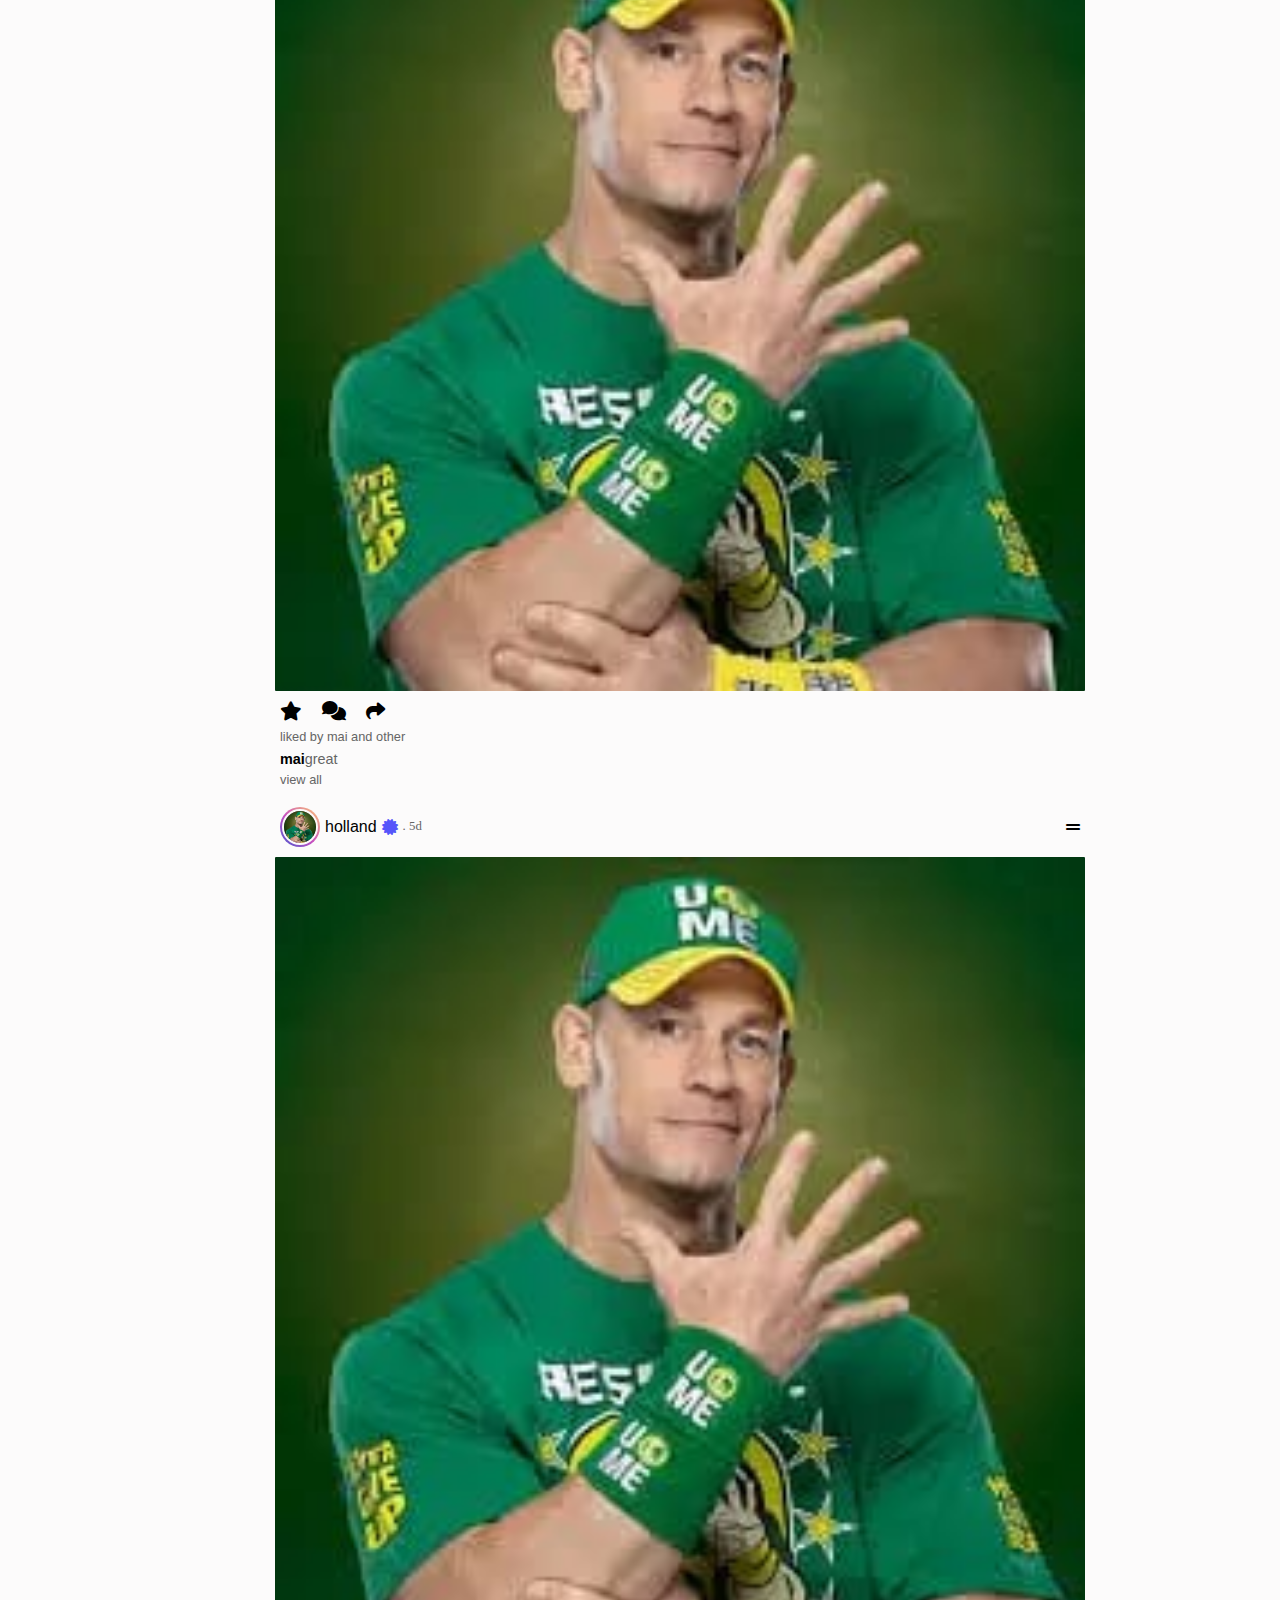
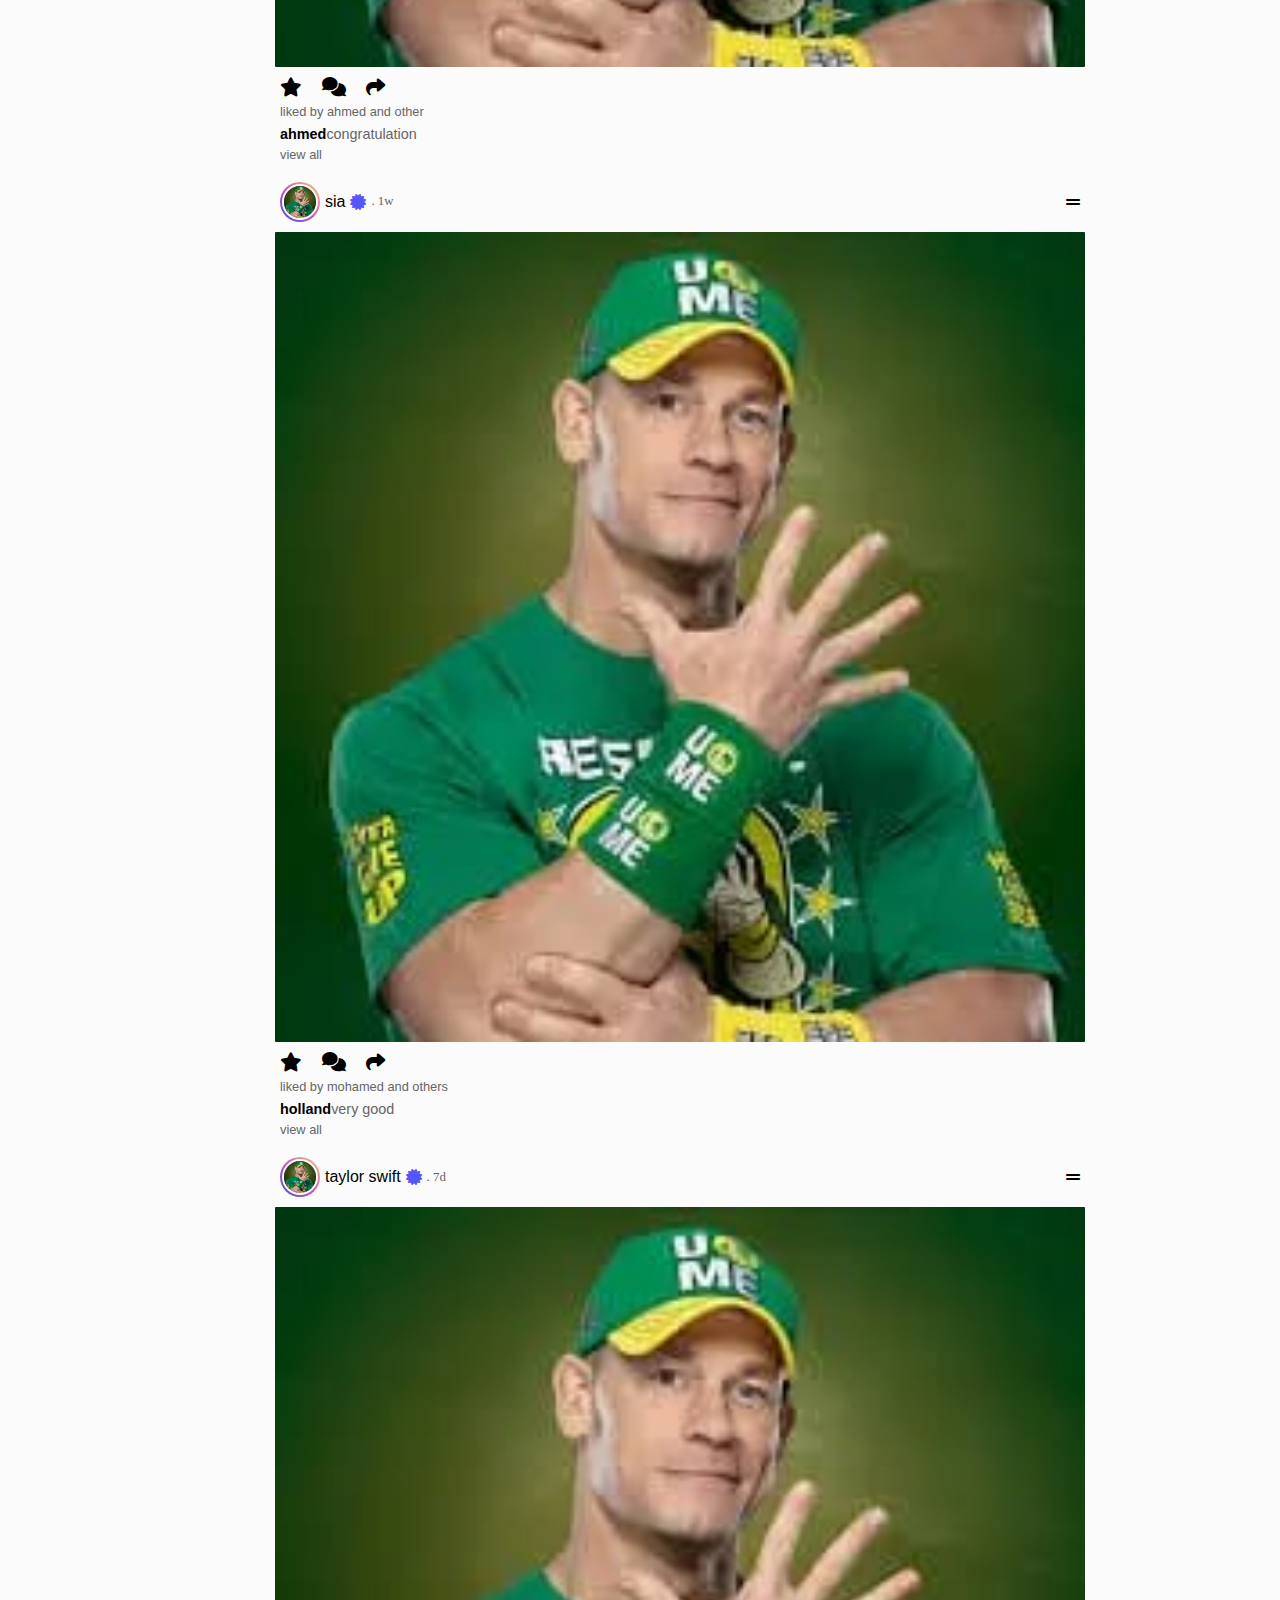
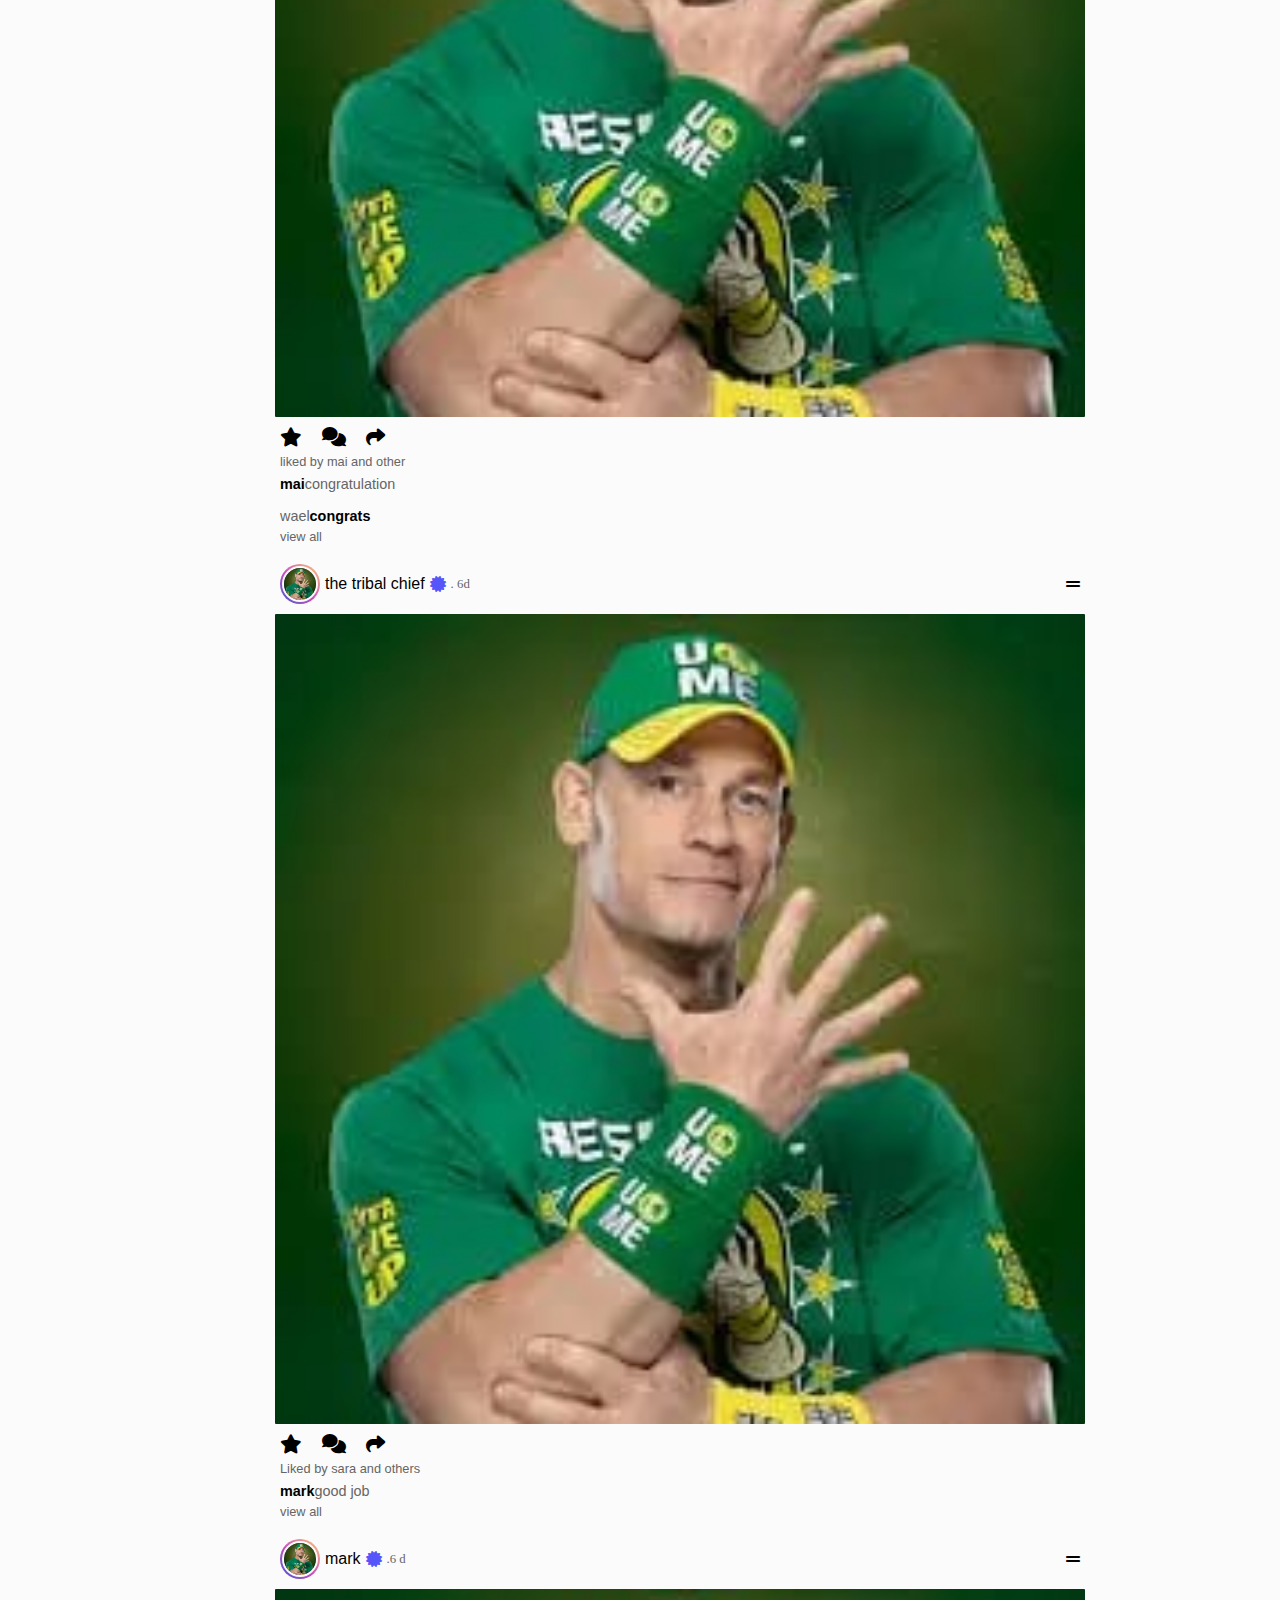
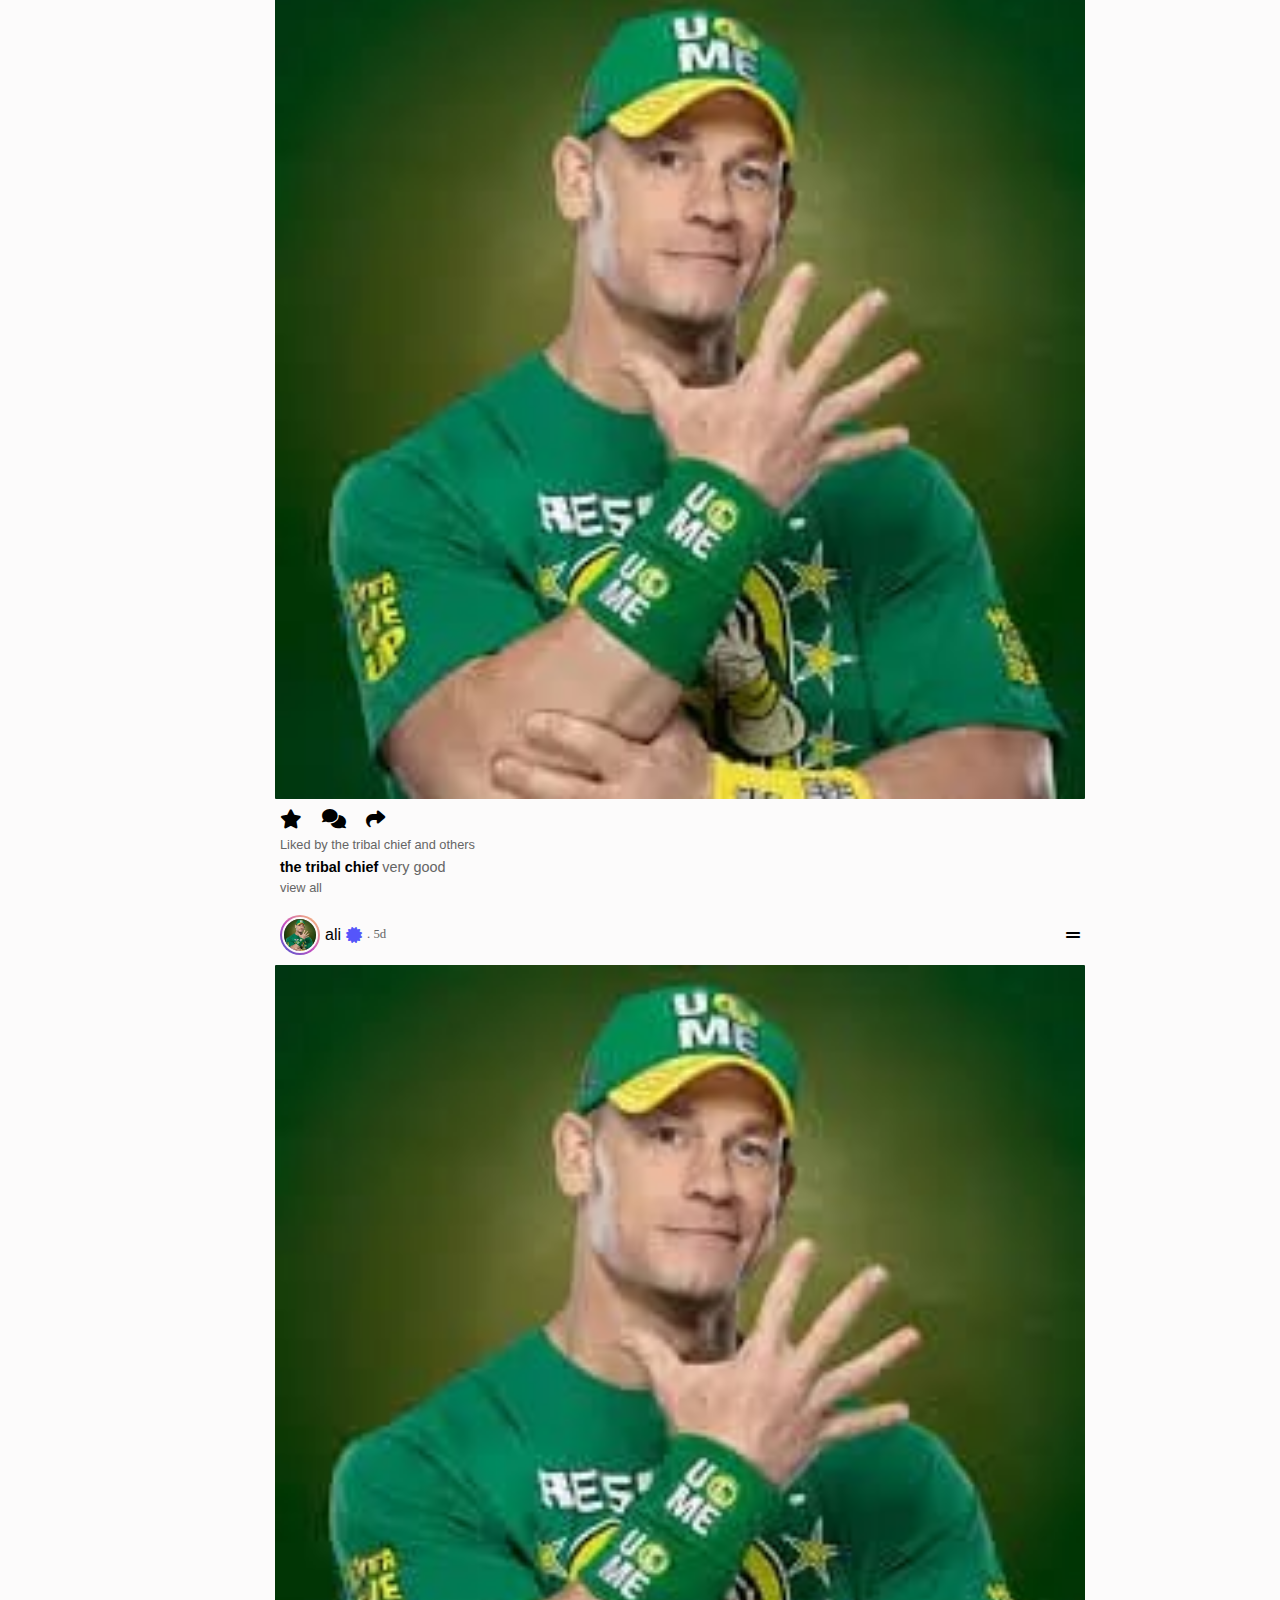
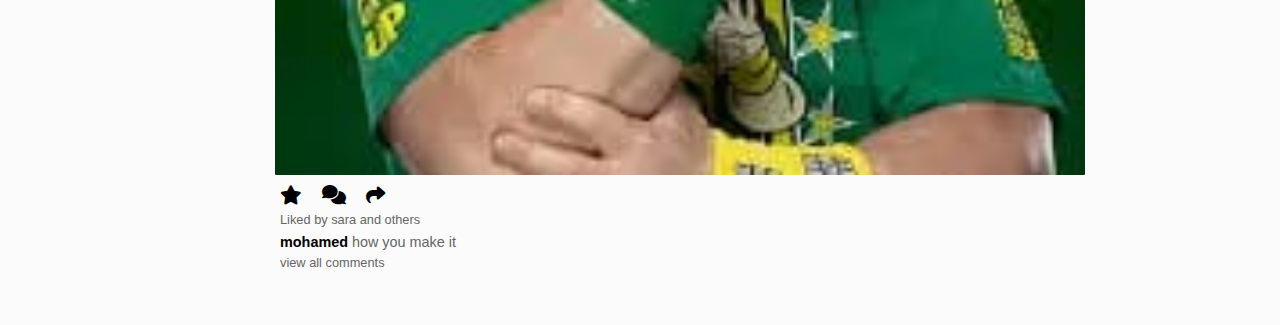
==== commit b5fb6e7f: "Update html.html" ====
--- a/html.html
+++ b/html.html
@@ -73,18 +73,13 @@
                          </div>
                          <div class="post-main-image">
                             <div id="myDIV" class="header">
-                                <h2 style="margin:5px">My To Do List</h2>
+                                <h2>Do your own List</h2>
                                 <input type="text" id="myInput" placeholder="Title...">
                                 <span onclick="newElement()" class="addBtn">Add</span>
                               </div>
                               
                               <ul id="myUL">
-                                <li>Hit the gym</li>
-                                <li class="checked">Pay bills</li>
-                                <li>Meet George</li>
-                                <li>Buy eggs</li>
-                                <li>Read a book</li>
-                                <li>Organize office</li>
+                               
                               </ul>
                          <div class="post-fotter">
                             <div class="post-fotter-left">
--- a/mysite.css
+++ b/mysite.css
@@ -30,6 +30,7 @@
     justify-content: space-evenly;
     
 }
+
 
 a{
     text-decoration: none;
@@ -206,13 +207,145 @@
 
 }
 .post-area{
-    margin-top: 50px;
+   
     padding-inline: 30px;
     margin-bottom: 50px;
 }
 .post-main{
     color: var(--font-color);
 }
+ul li {
+    cursor: pointer;
+    position: relative;
+    padding: 12px 8px 12px 40px;
+    list-style-type: none;
+
+    font-size: 18px;
+    transition: 0.2s;
+  }
+  
+  ul li:nth-child(odd) {
+    background: #eee;
+  }
+  
+  ul li:hover {
+    background: #ddd;
+  }
+  
+ 
+  ul li.checked::before {
+    content: '✔';
+    position: absolute;
+    top: 10px;
+    left: 16px;
+  }
+  
+  .close {
+    position: absolute;
+    right: 0;
+    top: 0;
+    padding: 12px 16px;
+    display: none;
+  }
+  
+  li:hover .close {
+    display: block;
+  }
+  
+  .close:hover {
+    background-color: #f44336;
+    color: white;
+  }
+  
+  .header {
+    background-color: rgb(97, 29, 207);
+    padding-top: 30px ;
+    padding-bottom: 30px;
+    color: white;
+    text-align: center;
+  }
+  
+  input {
+    margin: 0;
+    border: none;
+    border-radius: 0;
+    width: 75%;
+    padding: 10px;
+    padding-right:420px;
+    font-size: 16px;
+  }
+  
+  .addBtn {
+    padding: 10px;
+    width: 25%;
+    background: #d9d9d9;
+    color: #555;
+    font-size: 16px;
+    cursor: pointer;
+    transition: 0.3s;
+    border: none;
+  }
+  body .background{
+    background-color: red;
+    width:100%;
+  }
+
+.post-main-image .body {
+    min-height: 100vh;
+    display: flex;
+    justify-content: center;
+    align-items: center;
+    flex-direction: column;
+    position: relative;
+}
+
+#scoreBox,
+#hiscoreBox {
+    font-size: 1.2rem;
+    font-weight: bold;
+    padding: 0.5rem;
+    color: #ffcc00;
+    background-color: #333;
+    margin-bottom: 10px;
+    width: 200px;
+    border-radius: 5px;
+}
+
+#board {
+    width: 90vmin;
+    height: 92vmin;
+    border: 2px solid #333;
+    background: linear-gradient(135deg, #4cb8c4, #3e618f);
+    display: grid;
+    grid-template-rows: repeat(18, 1fr);
+    grid-template-columns: repeat(18, 1fr);
+    margin: 20px auto;
+    border-radius: 10px;
+}
+
+.head {
+    background: #ff6347;
+    border: 2px solid #220422;
+    transform: scale(1.02);
+    border-radius: 50%;
+}
+
+.snake {
+    background-color: #800080;
+    border: 2px solid #fff;
+    border-radius: 12px;
+}
+
+.food {
+    background: #ffff00;
+    border: 2px solid #000;
+    border-radius: 8px;
+}
+
+  
+  .addBtn:hover {
+    background-color: #bbb;
+  }
 .post-image{
     width: 40px;
     height: 40px;
@@ -242,7 +375,7 @@
     display: flex;
     justify-content: space-between;
     align-items: center;
-    margin-top: 30px;
+    margin-top: 20px;
     padding-inline: 5px;
 }
 .post-header i{
@@ -387,10 +520,10 @@
     color: var(--secondary-font-color);
 }
 .follow-section{
-    margin-top: 46px;
+    margin-top: 20px;
     width: 320px;
     padding: 10px ;
-    margin-left: 130px;
+    margin-left: 50px;
 }
 .suggestion-follow{
     display: flex;
@@ -451,4 +584,4 @@
         padding: 0;
         padding-bottom: 20px;
     }
-}+}
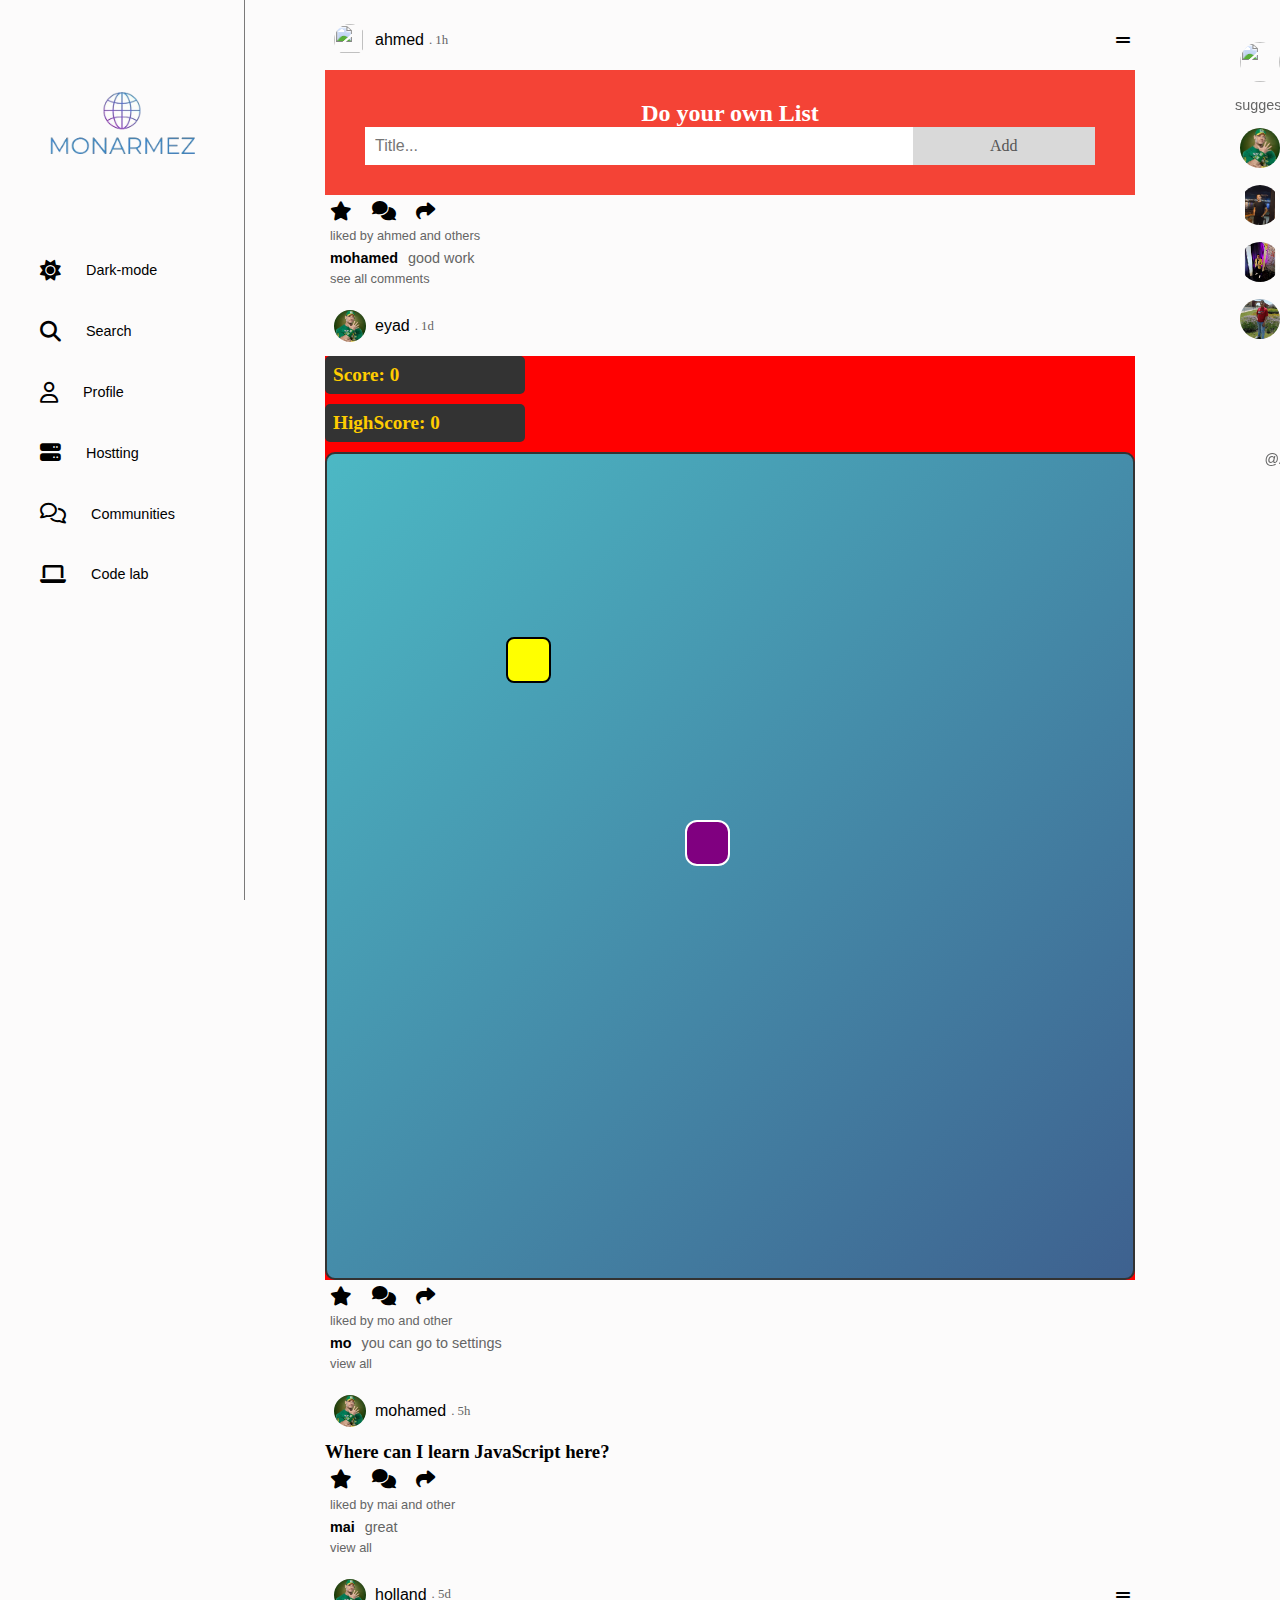
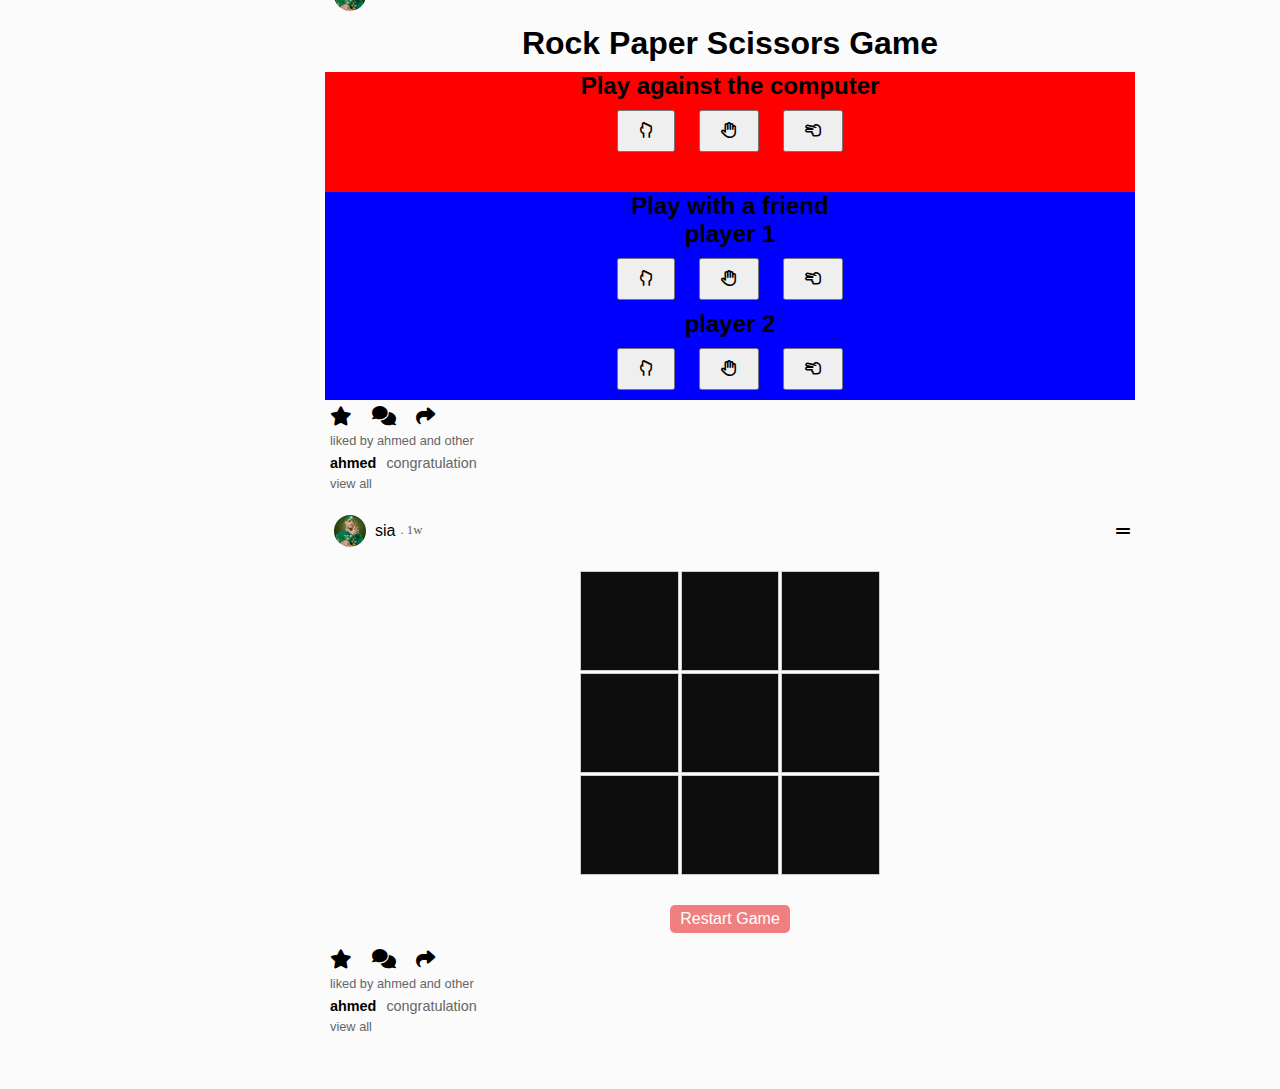
==== commit c995a2c3: "Add files via upload" ====
--- a/html.html
+++ b/html.html
@@ -48,16 +48,8 @@
 
         </nav>
         <div class="middle-section">
-            <div class="post-section">
-                <div class="nav-hidden">
-                   
-                     
-                   </div>
-                </div>
-               
-
-
-                <div class="post-area">
+                                     
+                <section class="post-area">
                     <div class="post-main">
                         <div class="post-header">
                             <div class="post-left-header">
@@ -66,7 +58,7 @@
                              </div>
                              <p class="post-username">
                                 ahmed</p>
-                            <i class="fa-solid fa-certificate"></i>
+                          
                              <span class="one-day"> . 1h </span>
                             </div>
                             <i class="fa-solid fa-grip-lines"></i>
@@ -81,6 +73,7 @@
                               <ul id="myUL">
                                
                               </ul>
+                         </div>
                          <div class="post-fotter">
                             <div class="post-fotter-left">
                                 <i class="fa-sharp-duotone fa-solid fa-star"></i>
@@ -88,7 +81,7 @@
                                 <i class="fa-sharp-duotone fa-solid fa-share"></i>
                             </div>
                          </div>
-                         </div>
+                         
                          <div class="post-description">
                                 <p class="post-liked">liked by ahmed and others</p>
                                 <p class="title"><span>
@@ -104,7 +97,7 @@
                              </div>
                              <p class="post-username">
                                 eyad</p>
-                             <i class="fa-solid fa-certificate"></i>
+                          
                              <span class="one-day"> . 1d </span>
                             </div>
                             
@@ -112,11 +105,12 @@
                          <div class="post-main-image">
                             <div class="body">
                                 <div class="background">
-                                <div id="scoreBox">Score: 0</div>
-                                <div id="hiscoreBox">HiScore: 0</div></div>
-                                <div id="board"></div>
-                            </div>
-                         </div>
+                                    <div id="scoreBox">Score: 0</div>
+                                    <div id="hiscoreBox">HighScore: 0</div>
+                                    <div id="board-1"></div>
+                                </div>
+                            </div>
+                        </div>
                          <div class="post-fotter">
                             <div class="post-fotter-left">
                                 <i class="fa-sharp-duotone fa-solid fa-star"></i>
@@ -140,13 +134,13 @@
                              </div>
                              <p class="post-username">
                                  mohamed</p>
-                             <i class="fa-solid fa-certificate"></i>
+                          
                              <span class="one-day"> . 5h </span>
                             </div>
                             
                          </div>
                          <div class="post-main-image">
-                            <img decoding="async" src="john.jpeg" alt="">
+                            <h3>Where can I learn JavaScript here?</h3>
                          </div>
                          <div class="post-fotter">
                             <div class="post-fotter-left">
@@ -169,16 +163,49 @@
                              <div class="post-image">
                                  <img decoding="async" src="john.jpeg" alt="">
                              </div>
+                            
                              <p class="post-username">holland
                                 </p>
-                             <i class="fa-solid fa-certificate"></i>
+                             
                              <span class="one-day"> . 5d </span>
                             </div>
                             <i class="fa-solid fa-grip-lines"></i>
                          </div>
-                         <div class="post-main-image">
-                            <img decoding="async" src="john.jpeg" alt="">
-                         </div>
+                        
+                         <div class="post-main-image">
+                            <div class="rock-game">
+                                <h1 class="title-3">Rock Paper Scissors Game</h1>
+                                <div class="computer">
+                                    <h2>Play against the computer</h2>
+                                    <button onclick="playAgainstComputer('rock')"><i class="far fa-hand-rock"></i></button>
+                                    <button onclick="playAgainstComputer('paper')"><i class="far fa-hand-paper"></i></button>
+                                    <button onclick="playAgainstComputer('scissors')"><i class="far fa-hand-scissors"></i></button>
+                                    <p id="computer-choice"></p>
+                                    <h2 id="result"></h2>
+                                </div>
+                            
+                                <div class="friends">
+                                    <div class="player-1">
+                                        <h2>Play with a friend</h2>
+                                        <div class="player1">
+                                            <h2> player 1</h2>
+                                            <button onclick="playWithFriend('rock', 'player1')"><i class="far fa-hand-rock"></i></button>
+                                            <button onclick="playWithFriend('paper', 'player1')"><i class="far fa-hand-paper"></i></button>
+                                            <button onclick="playWithFriend('scissors', 'player1')"><i class="far fa-hand-scissors"></i></button>
+                                        </div>
+                                        <div class="player2">
+                                            <h2> player 2</h2>
+                                            <button onclick="playWithFriend('rock', 'player2')"><i class="far fa-hand-rock"></i></button>
+                                            <button onclick="playWithFriend('paper', 'player2')"><i class="far fa-hand-paper"></i></button>
+                                            <button onclick="playWithFriend('scissors', 'player2')"><i class="far fa-hand-scissors"></i></button>
+                                        </div>
+                                        <p id="player1-choice"></p>
+                                        <p id="player2-choice"></p>
+                                        <h2 id="result2"></h2>
+                                    </div>
+                                </div>
+                            </div>
+                        
                          <div class="post-fotter">
                             <div class="post-fotter-left">
                                 <i class="fa-sharp-duotone fa-solid fa-star"></i>
@@ -194,6 +221,8 @@
                                 <p class="comments"> view all</p>
                          </div>
                     </div>
+                    </div>
+                    
                     <div class="post-main">
                         <div class="post-header">
                             <div class="post-left-header">
@@ -202,245 +231,132 @@
                              </div>
                              <p class="post-username">
                                sia</p>
-                             <i class="fa-solid fa-certificate"></i>
+                            
                              <span class="one-day"> . 1w </span>
                             </div>
                             <i class="fa-solid fa-grip-lines"></i>
                          </div>
                          <div class="post-main-image">
-                            <img decoding="async" src="john.jpeg" alt="">
-                         </div>
-                         <div class="post-fotter">
-                            <div class="post-fotter-left">
-                                <i class="fa-sharp-duotone fa-solid fa-star"></i>
-                                <i class="fa-sharp-duotone fa-solid fa-comments"></i>
-                                <i class="fa-sharp-duotone fa-solid fa-share"></i>
-                            </div>
-                                
-                         </div>
-                         <div class="post-description">
-                                <p class="post-liked">liked by mohamed and others</p>
-                                <p class="title"><span>
-                                     holland</span>very good<br> </p>
-                                <p class="comments"> view all</p>
-                         </div>
-                    </div>
-                    <div class="post-main">
-                        <div class="post-header">
-                            <div class="post-left-header">
-                             <div class="post-image">
-                                 <img decoding="async" src="john.jpeg" alt="">
-                             </div>
-                             <p class="post-username">
-                                taylor swift</p>
-                             <i class="fa-solid fa-certificate"></i>
-                             <span class="one-day"> . 7d </span>
-                            </div>
-                            <i class="fa-solid fa-grip-lines"></i>
-                         </div>
-                         <div class="post-main-image">
-                            <img decoding="async" src="john.jpeg" alt="">
-                         </div>
-                         <div class="post-fotter">
-                            <div class="post-fotter-left">
-                                <i class="fa-sharp-duotone fa-solid fa-star"></i>
-                                <i class="fa-sharp-duotone fa-solid fa-comments"></i>
-                                <i class="fa-sharp-duotone fa-solid fa-share"></i>
-                            </div>
-                                
-                         </div>
-                         <div class="post-description">
-                                <p class="post-liked">liked by mai and other</p>
-                                <p class="title"><span>
-                                     mai</span>congratulation<br> 
-                                <br>wael<span>congrats</span></p>
-                                <p class="comments"> view all</p>
-                         </div>
-                    </div>
-                    <div class="post-main">
-                        <div class="post-header">
-                            <div class="post-left-header">
-                             <div class="post-image">
-                                 <img decoding="async" src="john.jpeg" alt="">
-                             </div>
-                             <p class="post-username">
-                                the tribal chief</p>
-                             <i class="fa-solid fa-certificate"></i>
-                             <span class="one-day"> . 6d </span>
-                            </div>
-                            <i class="fa-solid fa-grip-lines"></i>
-                         </div>
-                         <div class="post-main-image">
-                            <img decoding="async" src="john.jpeg" alt="">
-                         </div>
-                         <div class="post-fotter">
-                            <div class="post-fotter-left">
-                                <i class="fa-sharp-duotone fa-solid fa-star"></i>
-                                <i class="fa-sharp-duotone fa-solid fa-comments"></i>
-                                <i class="fa-sharp-duotone fa-solid fa-share"></i>
-                            </div>
-                               
-                         </div>
-                         <div class="post-description">
-                                <p class="post-liked">Liked by sara and others</p>
-                                <p class="title"><span>
-                                    mark</span>good job<br> </p>
-                                <p class="comments">view all</p>
-                         </div>
-                    </div>
-                    <div class="post-main">
-                        <div class="post-header">
-                            <div class="post-left-header">
-                             <div class="post-image">
-                                 <img  src="john.jpeg" alt="">
-                             </div>
-                             <p class="post-username">
-                               mark</p>
-                             <i class="fa-solid fa-certificate"></i>
-                             <span class="one-day"> .6 d </span>
-                            </div>
-                            <i class="fa-solid fa-grip-lines"></i>
-                         </div>
-                         <div class="post-main-image">
-                            <img  src="john.jpeg" alt="">
-                         </div>
-                         <div class="post-fotter">
-                            <div class="post-fotter-left">
-                                <i class="fa-sharp-duotone fa-solid fa-star"></i>
-                                <i class="fa-sharp-duotone fa-solid fa-comments"></i>
-                                <i class="fa-sharp-duotone fa-solid fa-share"></i>
-                            </div>
-                               
-                         </div>
-                         <div class="post-description">
-                                <p class="post-liked">Liked by the tribal chief and others</p>
-                                <p class="title"><span>
-                                    the tribal chief</span> very good<br> </p>
-                                <p class="comments"> view all</p>
-                         </div>
-                    </div>
-                   
-
+                            <div class="xgame">
+                                <div class="board-2" onclick="handleMove(event)">
+                                    <div class="cell" data-index="0"></div>
+                                    <div class="cell" data-index="1"></div>
+                                    <div class="cell" data-index="2"></div>
+                                    <div class="cell" data-index="3"></div>
+                                    <div class="cell" data-index="4"></div>
+                                    <div class="cell" data-index="5"></div>
+                                    <div class="cell" data-index="6"></div>
+                                    <div class="cell" data-index="7"></div>
+                                    <div class="cell" data-index="8"></div>
+                                </div>
+                                <p id="result"></p>
+                                <button class="game--restart">Restart Game</button>
+                            
+                    </div>
                          
+                    <div class="post-fotter">
+                        <div class="post-fotter-left">
+                            <i class="fa-sharp-duotone fa-solid fa-star"></i>
+                            <i class="fa-sharp-duotone fa-solid fa-comments"></i>
+                            <i class="fa-sharp-duotone fa-solid fa-share"></i>
+                        </div>
+                    </div>
                     
-                    <div class="post-main">
-                        <div class="post-header">
-                            <div class="post-left-header">
-                             <div class="post-image">
-                                 <img src="john.jpeg" alt="">
-                             </div>
-                             <p class="post-username">
-                                         ali</p>
-                             <i class="fa-solid fa-certificate"></i>
-                             <span class="one-day"> . 5d </span>
-                            </div>
-                            <i class="fa-solid fa-grip-lines"></i>
-                         </div>
-                         <div class="post-main-image">
-                            <img decoding="async" src="john.jpeg" alt="">
-                         </div>
-                         <div class="post-fotter">
-                            <div class="post-fotter-left">
-                                <i class="fa-sharp-duotone fa-solid fa-star"></i>
-                                <i class="fa-sharp-duotone fa-solid fa-comments"></i>
-                                <i class="fa-sharp-duotone fa-solid fa-share"></i>
-                            </div>
-                                
-                         </div>
-                         <div class="post-description">
-                                <p class="post-liked">Liked by sara and others</p>
-                                <p class="title"><span>
-                                    mohamed </span>how you make it<br> </p>
-                                <p class="comments"> view all comments</p>
-                         </div>
-                    </div>
-                </div>
-           </div>
-
-
-           <div class="follow-section">
-                <div class="profile-follow profile-foolow-hovering">
-                    <div class="profile-follow-left">
-                        <div class="profile-follow-image">
-                            <img decoding="async" src="" alt="">
+                     <div class="post-description">
+                            <p class="post-liked">liked by ahmed and other</p>
+                            <p class="title"><span>
+                                ahmed</span>congratulation<br> </p>
+                            <p class="comments"> view all</p>
+                          </div>
+                
+                          </div>
+                       </div>
+                    </section>
+
+
+
+                    <div class="container">
+                        <div class="follow-section">
+                          <div class="profile-follow profile-foolow-hovering">
+                            <div class="profile-follow-left">
+                              <div class="profile-follow-image">
+                                <img decoding="async" src="" alt="">
+                              </div>
+                              <div class="profile-follow-content">
+                                <p class="profile-id">eyad adel</p>
+                                <p class="profile-name">friend</p>
+                              </div>
+                            </div>
+                            <a href="#" class="follow">followed</a>
+                          </div>
+                          <div class="suggestion-follow">
+                            <p class="suggestion">suggestion</p>
+                            <a href="#" class="see-all">All</a>
+                          </div>
+                          <div class="profile-follow profile-foolow-hovering">
+                            <div class="profile-follow-left">
+                              <div class="profile-follow-image">
+                                <img decoding="async" src="john.jpeg" alt="">
+                              </div>
+                              <div class="profile-follow-content">
+                                <p class="profile-id">john cena</p>
+                                <p class="profile-name">new </p>
+                              </div>
+                            </div>
+                            <a href="#" class="follow">follow</a>
+                          </div>
+                          <div class="profile-follow profile-foolow-hovering">
+                            <div class="profile-follow-left">
+                              <div class="profile-follow-image">
+                                <img decoding="async" src="mahmoud saleh.jpeg" alt="">
+                              </div>
+                              <div class="profile-follow-content">
+                                <p class="profile-id">mahmoud saleh</p>
+                                <p class="profile-name">new</p>
+                              </div>
+                            </div>
+                            <a href="#" class="follow">follow</a>
+                          </div>
+                          <div class="profile-follow profile-foolow-hovering">
+                            <div class="profile-follow-left">
+                              <div class="profile-follow-image">
+                                <img decoding="async" src="ahmed.jpeg" alt="">
+                              </div>
+                              <div class="profile-follow-content">
+                                <p class="profile-id">ahmed mahmoud</p>
+                                <p class="profile-name">new</p>
+                              </div>
+                            </div>
+                            <a href="#" class="follow">follow</a>
+                          </div>
+                          <div class="profile-follow profile-foolow-hovering">
+                            <div class="profile-follow-left">
+                              <div class="profile-follow-image">
+                                <img decoding="async" src="ali.jpeg" alt="">
+                              </div>
+                              <div class="profile-follow-content">
+                                <p class="profile-id">ali ahmed</p>
+                                <p class="profile-name">new</p>
+                              </div>
+                            </div>
+                            <a href="#" class="follow">follow</a>
+                          </div>
+                          <div class="profile-follow profile-foolow-hovering">
+                            <div class="profile-follow-left">
+                              <div class="profile-follow-image">
+                                <img decoding="async" src="abo bakr.jpeg" alt="">
+                              </div>
+                              <div class="profile-follow-content">
+                                <p class="profile-id">abo bakr</p>
+                                <p class="profile-name">new</p>
+                              </div>
+                            </div>
+                            <a href="#" class="follow">follow</a>
+                          </div>
+                          <p class="copyrights"> @All rights reserved by monarmez</p>
                         </div>
-                        <div class="profile-follow-content">
-                            <p class="profile-id">eyad adel</p>
-                            <p class="profile-name">friend</p>
-                        </div>
-                    </div>
-                    <a href="#" class="follow">switch</a>
-                </div>
-                 <div class="suggestion-follow">
-                    <p class="suggestion">suggestion</p>
-                    <a href="#" class="see-all">All</a>
-                 </div>
-                 <div class="profile-follow profile-foolow-hovering">
-                    <div class="profile-follow-left">
-                        <div class="profile-follow-image">
-                            <img decoding="async" src="john.jpeg" alt="">
-                        </div>
-                        <div class="profile-follow-content">
-                            <p class="profile-id">john cena</p>
-                            <p class="profile-name">new </p>
-                        </div>
-                    </div>
-                    <a href="#" class="follow">follow</a>
-                </div>
-                <div class="profile-follow profile-foolow-hovering">
-                    <div class="profile-follow-left">
-                        <div class="profile-follow-image">
-                            <img decoding="async" src="mahmoud saleh.jpeg" alt="">
-                        </div>
-                        <div class="profile-follow-content">
-                            <p class="profile-id">mahmoud saleh</p>
-                            <p class="profile-name">two followed +2
-                            </p>
-                        </div>
-                    </div>
-                    <a href="#" class="follow">followed</a>
-                </div>
-                <div class="profile-follow profile-foolow-hovering">
-                    <div class="profile-follow-left">
-                        <div class="profile-follow-image">
-                            <img decoding="async" src="ahmed.jpeg" alt="">
-                        </div>
-                        <div class="profile-follow-content">
-                            <p class="profile-id">ahmed mahmoud</p>
-                            <p class="profile-name">new 
-                            </p>
-                        </div>
-                    </div>
-                    <a href="#" class="follow">follow</a>
-                </div>
-                <div class="profile-follow profile-foolow-hovering">
-                    <div class="profile-follow-left">
-                        <div class="profile-follow-image">
-                            <img decoding="async" src="ali.jpeg" alt="">
-                        </div>
-                        <div class="profile-follow-content">
-                            <p class="profile-id">ali ahmed</p>
-                            <p class="profile-name">new</p>
-                            </p>
-                        </div>
-                    </div>
-                    <a href="#" class="follow">follow</a>
-                </div>
-                <div class="profile-follow profile-foolow-hovering">
-                    <div class="profile-follow-left">
-                        <div class="profile-follow-image">
-                            <img decoding="async" src="abo bakr.jpeg" alt="">
-                        </div>
-                        <div class="profile-follow-content">
-                            <p class="profile-id">abo bakr</p>
-                            <p class="profile-name">new</p>
-                        </div>
-                    </div>
-                    <a href="#" class="follow">follow</a>
-                </div>
-                <p class="copyrights"> @All rights reserved by monarmez</p>
-           </div>
-        </div>
+                      </div>
+                      
 
 </div> <script src="mysite.js" defer data-deferred="1"></script> </body>
-</html>
+</html>--- a/mysite.css
+++ b/mysite.css
@@ -47,31 +47,48 @@
     overflow-x: hidden;
 }
 /*  navbar section start here  */
-.navbar{
+.navbar {
     display: flex;
     flex-direction: column;
-    gap: 10px;
+    gap: 20px; 
     height: 100vh;
     width: 245px;
     background-color: var(--background-color);
-    padding-top: 20px;
+    padding-top: 30px; 
     padding-bottom: 10px;
-    padding-inline:  10px;
+    padding-inline: 20px; 
     border-right: 0.1px solid rgba(76, 75, 75, 0.737);
     position: sticky;
     top: 0px;
 }
 
-.navbar .text-logo{
-    width: 200px;
-}
-.text-logo{
-    margin: 5px 30px;
-    cursor: pointer;
-}
-.text-logo img{
+.navbar .text-logo {
+    width: 200px; 
+    margin: 0 auto; 
+}
+
+.text-logo img {
     width: 100%;
-}   
+    display: block;
+}
+
+.sub-section {
+    display: flex;
+    align-items: center;
+    gap: 10px;
+    cursor: pointer;
+}
+
+.sub-section i {
+    font-size: 1.2rem;
+}
+
+.sub-section a {
+    text-decoration: none;
+    color: var(--font-color);
+    font-weight: 500;
+}
+
     
 @media (max-width:750px) {
     .container .navbar{
@@ -109,6 +126,10 @@
     #hidden2{
         display: none;
     }
+    .text-logo{
+        display: none;
+
+    }
   
 
 
@@ -122,6 +143,9 @@
     }
     .navbar .sub-section{
         gap: 0;
+    }
+    .text-logo{
+        display: none;
     }
     
     .navbar{
@@ -201,55 +225,77 @@
     transition: all 0.2s ease;
 }
 /* post section started frome here */
-.post-section{
-    background-color: var(--background-color);
-    max-width: 660px;
-
-}
 .post-area{
    
-    padding-inline: 30px;
+    padding-inline: 80px;
     margin-bottom: 50px;
 }
 .post-main{
     color: var(--font-color);
 }
+.post-image{
+    width: 40px;
+    height :40;
+    justify-content: center;
+    align-items: center;
+    display:flex;
+    border-radius: 50%;
+}
+.title-3{
+    padding-bottom: 10px;
+}
+/* Style the list items */
 ul li {
     cursor: pointer;
     position: relative;
     padding: 12px 8px 12px 40px;
     list-style-type: none;
-
+    background: #eee;
     font-size: 18px;
     transition: 0.2s;
-  }
-  
+    -webkit-user-select: none;
+    -moz-user-select: none;
+    -ms-user-select: none;
+    user-select: none;
+  }
+  
+
   ul li:nth-child(odd) {
-    background: #eee;
-  }
-  
+    background: #f9f9f9;
+  }
+  
+
   ul li:hover {
     background: #ddd;
   }
   
- 
+
+  ul li.checked {
+    background: #888;
+    color: #fff;
+    text-decoration: line-through;
+  }
+  
+
   ul li.checked::before {
-    content: '✔';
+    content: '';
     position: absolute;
+    border-color: #fff;
+    border-style: solid;
+    border-width: 0 2px 2px 0;
     top: 10px;
     left: 16px;
-  }
-  
+    transform: rotate(45deg);
+    height: 15px;
+    width: 7px;
+  }
+  
+  /* Style the close button */
   .close {
     position: absolute;
     right: 0;
     top: 0;
-    padding: 12px 16px;
-    display: none;
-  }
-  
-  li:hover .close {
-    display: block;
+    padding: 12px 16px 12px 16px;
   }
   
   .close:hover {
@@ -257,38 +303,56 @@
     color: white;
   }
   
+  /* Style the header */
   .header {
-    background-color: rgb(97, 29, 207);
-    padding-top: 30px ;
-    padding-bottom: 30px;
+    background-color: #f44336;
+    padding: 30px 40px;
     color: white;
     text-align: center;
   }
   
+  /* Clear floats after the header */
+  .header:after {
+    content: "";
+    display: table;
+    clear: both;
+  }
+  
+  /* Style the input */
   input {
     margin: 0;
     border: none;
     border-radius: 0;
     width: 75%;
     padding: 10px;
-    padding-right:420px;
+    float: left;
     font-size: 16px;
   }
   
+
   .addBtn {
     padding: 10px;
     width: 25%;
     background: #d9d9d9;
     color: #555;
+    float: left;
+    text-align: center;
     font-size: 16px;
     cursor: pointer;
     transition: 0.3s;
-    border: none;
-  }
-  body .background{
+    border-radius: 0;
+  }
+  
+  .addBtn:hover {
+    background-color: #bbb;
+  }
+
+
+/*snake*/
+body .background {
     background-color: red;
-    width:100%;
-  }
+    width: 100%;
+}
 
 .post-main-image .body {
     min-height: 100vh;
@@ -311,7 +375,7 @@
     border-radius: 5px;
 }
 
-#board {
+#board-1 {
     width: 90vmin;
     height: 92vmin;
     border: 2px solid #333;
@@ -319,7 +383,7 @@
     display: grid;
     grid-template-rows: repeat(18, 1fr);
     grid-template-columns: repeat(18, 1fr);
-    margin: 20px auto;
+    margin: auto;
     border-radius: 10px;
 }
 
@@ -342,15 +406,12 @@
     border-radius: 8px;
 }
 
-  
   .addBtn:hover {
     background-color: #bbb;
   }
 .post-image{
     width: 40px;
     height: 40px;
-    background-color: #4158D0;
-    background-image: linear-gradient(43deg, #4158D0 0%, #C850C0 46%, #FFCC70 100%);
     border-radius: 50%;
     display: flex;
     justify-content: center;
@@ -443,6 +504,7 @@
 .title span{
     color: var(--font-color);
     font-weight: bold;
+    padding-right:10px;
 }
 .comments{
     margin-block: 5px;
@@ -450,128 +512,190 @@
     color: var(--secod-font-color);
     cursor: pointer;
 }
+button {
+    padding: 10px 20px;
+    font-size: 16px;
+    margin: 10px;}
+    /*rock-game*/
+.computer{
+    background-color: red;
+    padding-bottom: 10px;
+}
+.friends{
+    background-color: blue;
+}
+.rock-game{
+    text-align: center; 
+    font-family: Arial, sans-serif;
+}
+/*x o game*/
+.xgame {
+    font-family: Arial, sans-serif;
+    text-align: center;
+}
+.board-2 {
+    display: grid;
+    grid-template-columns: repeat(3, 1fr);
+    gap: 2px;
+    max-width: 300px;
+    margin: 20px auto;
+}
+.cell {
+    display: flex;
+    justify-content: center;
+    align-items: center;
+    height: 100px;
+    background-color: #0e0d0d;
+    border: 1px solid #ccc;
+    font-size: 2em;
+    cursor: pointer;
+    transition: background-color 0.3s;
+}
+.cell:hover {
+    background-color: #e0e0e0;
+}
+#result {
+    margin-top: 20px;
+    font-size: 1.5em;
+    font-weight: bold;
+}
+
+.game--restart {
+    margin-top: 10px;
+    padding: 5px 10px;
+    background-color: lightcoral;
+    color: white;
+    border: none;
+    border-radius: 5px;
+    cursor: pointer;
+}
+
+.cell.x {
+    color: blue;
+}
+.cell.o {
+    color: red;
+}
 /* profile follow section startted fome here */
 
-.profile-follow-image{
+.container-2 {
+    padding: 0 15px;
+    max-width: 1200px;
+    margin: 0 auto;
+    position: sticky;
+  }
+  
+  .follow-section {
+    margin-top: 20px;
+    width: 320px;
+    padding: 10px 20px;
+    position: sticky;
+    top: 20px; 
+  }
+  
+  .profile-follow-image {
     width: 40px;
     height: 40px;
-   
-}
-.profile-follow-image img{
+  }
+  
+  .profile-follow-image img {
     width: 100%;
     border-radius: 50%;
     height: 100%;
-}
-.profile-follow-content{
-    color: var(--font-color)
-}
-.profile-follow-left{
-    display: flex;
-    gap: 10px;
-    cursor: pointer;
-}
-.profile-follow{
+  }
+  
+  .profile-follow-content {
+    color: var(--font-color);
+  }
+  
+  .profile-follow-left {
+    display: flex;
+    gap: 20px;
+    cursor: pointer;
+  }
+  
+  .profile-follow {
     display: flex;
     justify-content: space-between;
     align-items: center;
     margin-block: 7px;
-    
-}
-.profile-follow-content{
+  }
+  
+  .profile-follow-content {
     display: flex;
     flex-direction: column;
     justify-content: center;
-    
-}
-.follow{
+  }
+  
+  .follow {
     color: rgb(19, 85, 240);
     font-weight: 20;
     font-size: 0.7rem;
     font-weight: 550;
     line-height: 0.1;
     transition: all 0.1s ease;
-}
-.follow:hover{
-    color: var(--font-color);
-}
-.profile-id{
+  }
+  
+  .follow:hover {
+    color: var(--font-color);
+  }
+  
+  .profile-id {
     color: var(--font-color);
     font-size: 0.8rem;
     font-weight: 550;
-}
-.profile-name{
+  }
+  
+  .profile-name {
     color: var(--secod-font-color);
     font-size: 0.7rem;
     margin-top: 5px;
     font-weight: 100;
-}
-.suggestion{
+  }
+  
+  .suggestion {
     color: var(--secod-font-color);
     font-size: 0.9rem;
     font-weight: 500;
-    
-}
-.see-all{
+  }
+  
+  .see-all {
     color: var(--secod-font-color);
     font-size: 0.8rem;
     transition: all 0.1s ease;
-}
-.see-all:hover{
+  }
+  
+  .see-all:hover {
     color: var(--secondary-font-color);
-}
-.follow-section{
-    margin-top: 20px;
-    width: 320px;
-    padding: 10px ;
-    margin-left: 50px;
-}
-.suggestion-follow{
+  }
+  
+  .suggestion-follow {
     display: flex;
     justify-content: space-between;
     color: var(--font-color);
     margin-block: 10px;
-}
-.copyrights{
+  }
+  
+  .copyrights {
     color: var(--secod-font-color);
     font-size: 0.9rem;
     margin-top: 50px;
     text-align: center;
-}
-.profile-foolow-hovering{
+  }
+  
+  .profile-foolow-hovering {
     padding: 5px;
     cursor: pointer;
     border-radius: 5px;
     transition: all 0.1s ease-in-out;
-}
-.profile-foolow-hovering:hover{
+  }
+  
+  .profile-foolow-hovering:hover {
     background-color: var(--background-on-hover);
-}
-
-
-
-.nav-hidden{
-    display: none;
-}
-.nav-hidden i{
-    font-size: 1.4rem;
-    cursor: pointer;
-    color: var(--font-color);
-    transition: all 0.2s ease;
-}
-.nav-hidden i:hover{
-    color: var(--secondary-font-color);
-}
-.nav-hidden-logo{
-    width: 136px;
-    cursor: pointer;
-}
-.nav-hidden-logo img{
-    width: 10%;
-}
-.nav-hide-2{
-    display: flex;
-    gap: 30px;
-}
+  }
+  
+
+
 @media (max-width:750px){
     .nav-hidden{
         width: 100%;
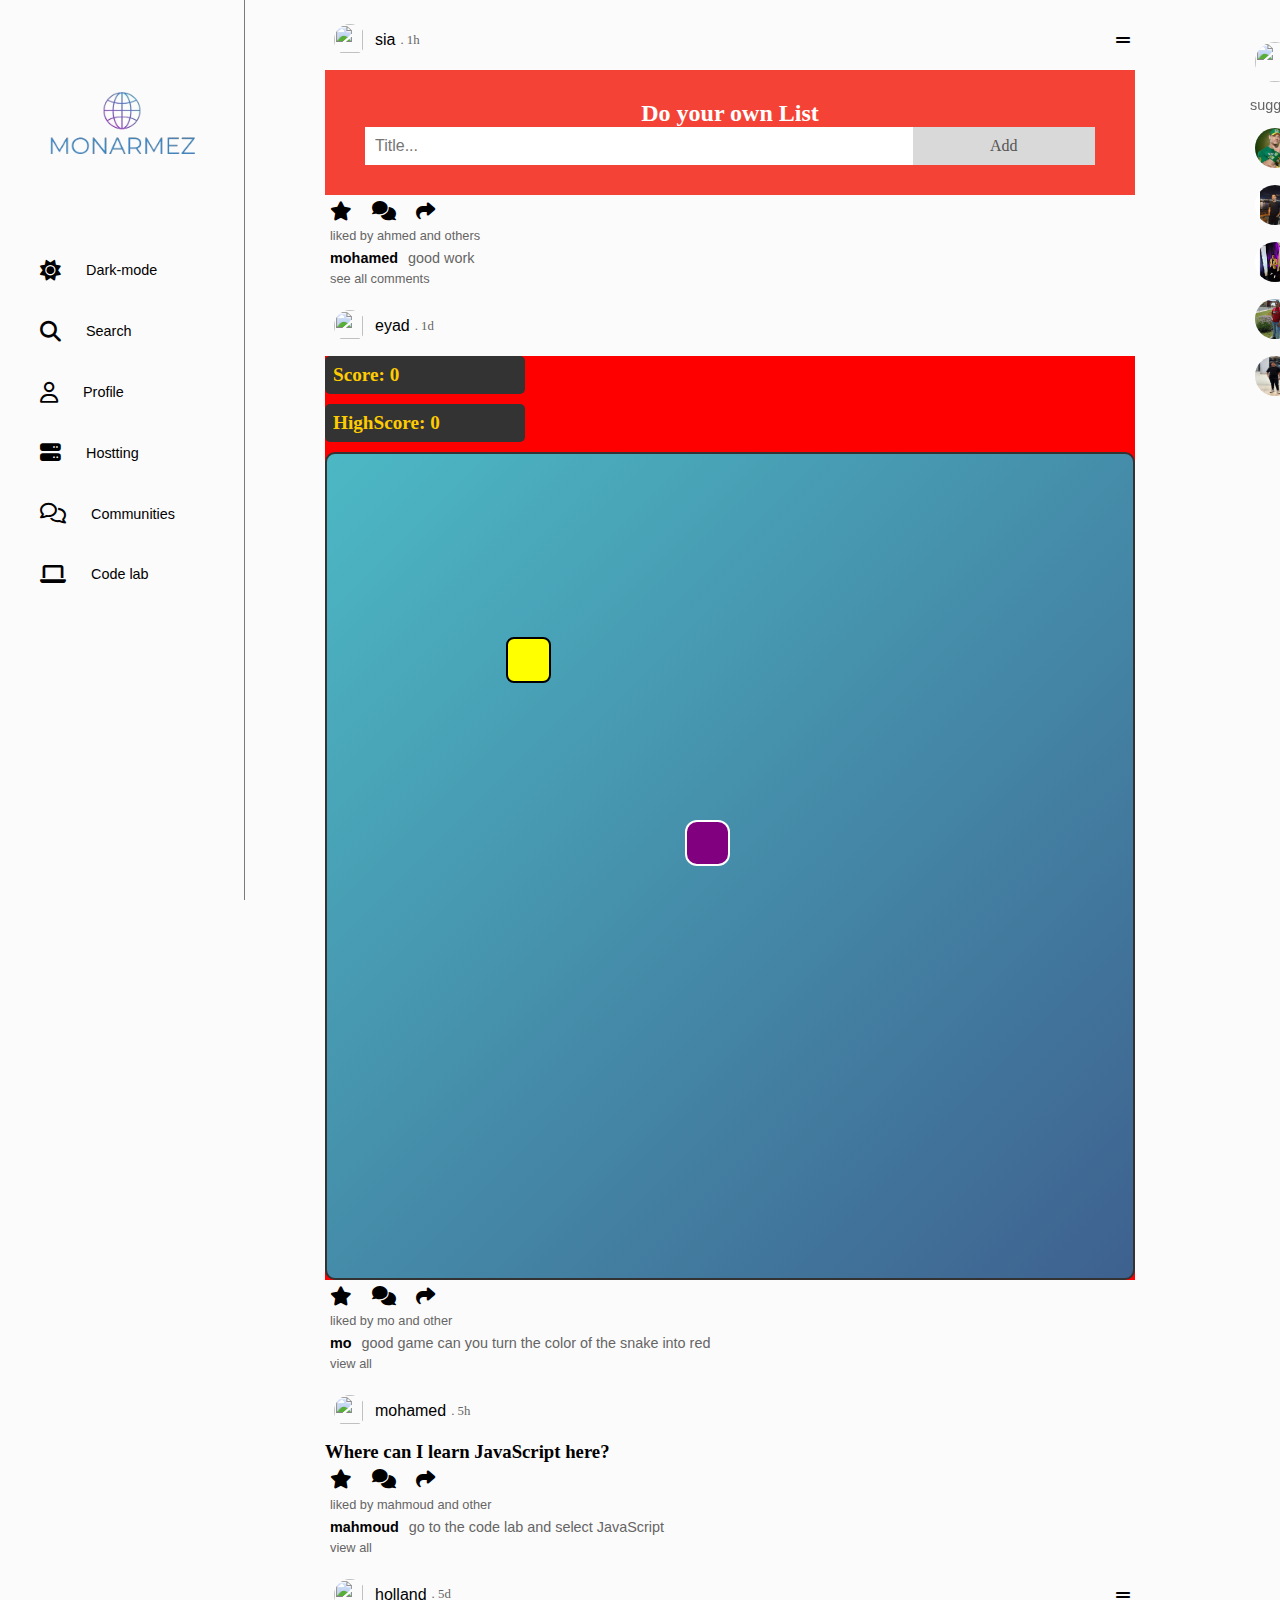
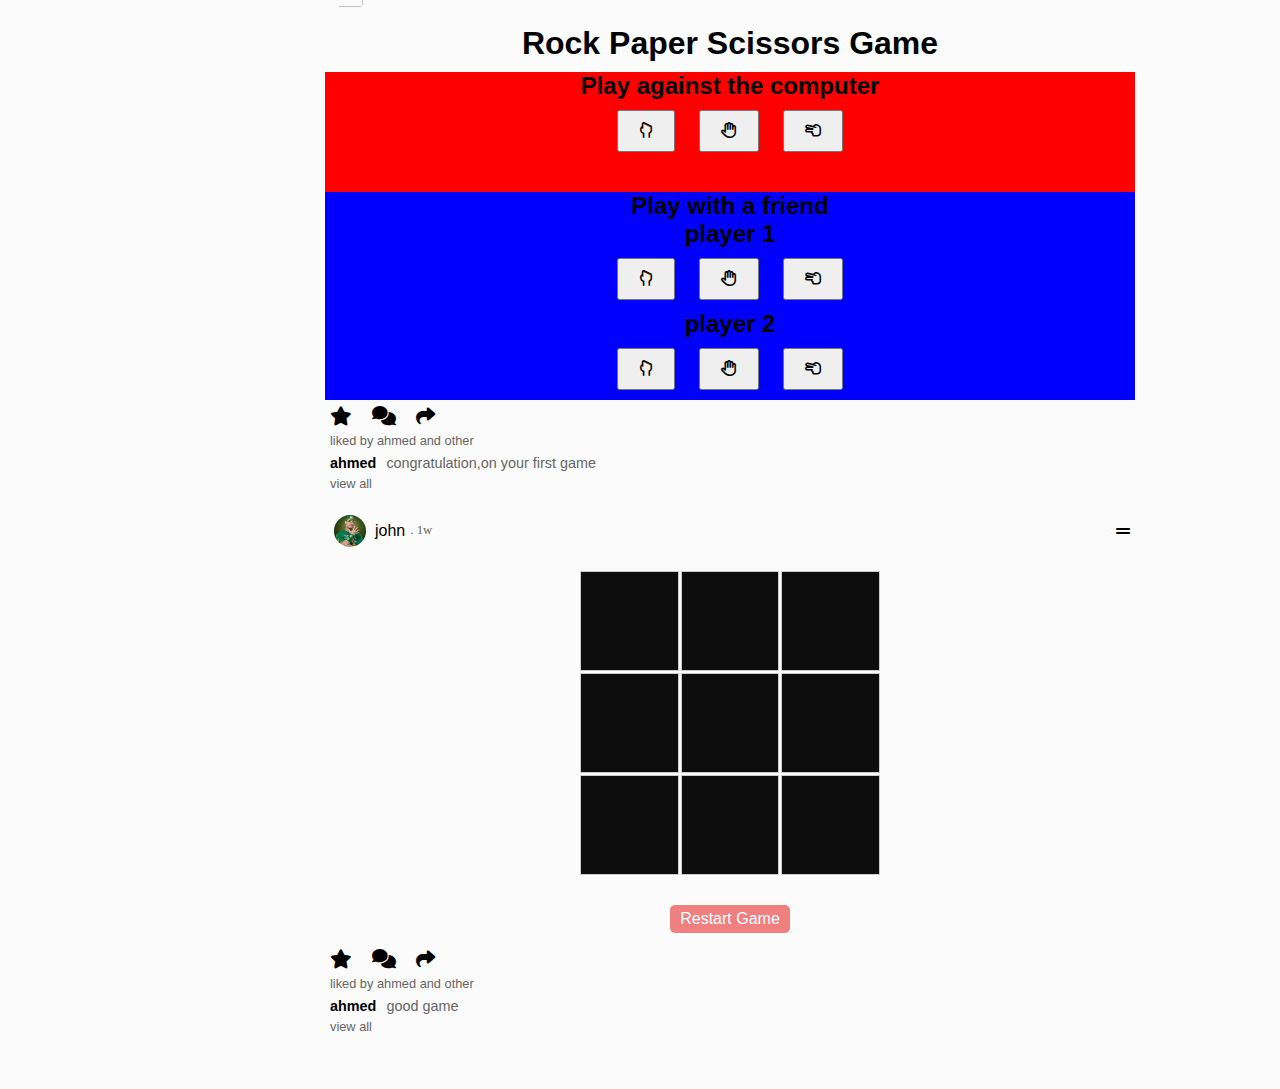
==== commit a716db95: "Update html.html" ====
--- a/html.html
+++ b/html.html
@@ -47,17 +47,18 @@
             </div>
 
         </nav>
-        <div class="middle-section">
+
+        <section class="middle-section">
                                      
-                <section class="post-area">
-                    <div class="post-main">
-                        <div class="post-header">
-                            <div class="post-left-header">
-                             <div class="post-image">
-                                 <img  decoding="async" src="https://images.unsplash.com/photo-1461800919507-79b16743b257?ixlib=rb-4.0.3&ixid=M3wxMjA3fDB8MHxzZWFyY2h8MjB8fG1lbnMlMjBpbWFnZXN8ZW58MHx8MHx8fDA%3D&auto=format&fit=crop&w=600&q=60" alt="">
+                <div class="post-area">
+                    <div class="post-main">
+                        <div class="post-header">
+                            <div class="post-left-header">
+                             <div class="post-image">
+                                 <img  decoding="async" src="sia.jpeg" alt="">
                              </div>
                              <p class="post-username">
-                                ahmed</p>
+                                sia</p>
                           
                              <span class="one-day"> . 1h </span>
                             </div>
@@ -93,7 +94,7 @@
                         <div class="post-header">
                             <div class="post-left-header">
                              <div class="post-image">
-                                 <img decoding="async" src="john.jpeg" alt="">
+                                 <img decoding="async" src="img4.jpeg" alt="">
                              </div>
                              <p class="post-username">
                                 eyad</p>
@@ -122,7 +123,7 @@
                          <div class="post-description">
                                 <p class="post-liked">liked by mo and other</p>
                                 <p class="title"><span>
-                                   mo</span>you can go to settings<br> </p>
+                                   mo</span>good game can you turn the color of the snake into red<br> </p>
                                 <p class="comments">view all</p>
                          </div>
                     </div>
@@ -130,7 +131,7 @@
                         <div class="post-header">
                             <div class="post-left-header">
                              <div class="post-image">
-                                 <img decoding="async" src="john.jpeg" alt="">
+                                 <img decoding="async" src="img3.jpeg" alt="">
                              </div>
                              <p class="post-username">
                                  mohamed</p>
@@ -151,9 +152,9 @@
                                
                          </div>
                          <div class="post-description">
-                                <p class="post-liked">liked by mai and other</p>
+                                <p class="post-liked">liked by mahmoud and other</p>
                                 <p class="title"><span>
-                                    mai</span>great<br> </p>
+                                    mahmoud</span>go to the code lab and select JavaScript </p>
                                 <p class="comments"> view all</p>
                          </div>
                     </div>
@@ -161,7 +162,7 @@
                         <div class="post-header">
                             <div class="post-left-header">
                              <div class="post-image">
-                                 <img decoding="async" src="john.jpeg" alt="">
+                                 <img decoding="async" src="img1.jpeg" alt="">
                              </div>
                             
                              <p class="post-username">holland
@@ -217,7 +218,7 @@
                          <div class="post-description">
                                 <p class="post-liked">liked by ahmed and other</p>
                                 <p class="title"><span>
-                                    ahmed</span>congratulation<br> </p>
+                                    ahmed</span>congratulation,on your first game<br> </p>
                                 <p class="comments"> view all</p>
                          </div>
                     </div>
@@ -230,7 +231,7 @@
                                  <img decoding="async" src="john.jpeg" alt="">
                              </div>
                              <p class="post-username">
-                               sia</p>
+                               john</p>
                             
                              <span class="one-day"> . 1w </span>
                             </div>
@@ -265,29 +266,31 @@
                      <div class="post-description">
                             <p class="post-liked">liked by ahmed and other</p>
                             <p class="title"><span>
-                                ahmed</span>congratulation<br> </p>
+                                ahmed</span>good game<br> </p>
+                                
                             <p class="comments"> view all</p>
                           </div>
                 
                           </div>
                        </div>
+                       
                     </section>
 
 
 
-                    <div class="container">
+                    <div class="container-2">
                         <div class="follow-section">
                           <div class="profile-follow profile-foolow-hovering">
                             <div class="profile-follow-left">
                               <div class="profile-follow-image">
-                                <img decoding="async" src="" alt="">
+                                <img decoding="async" src="img2.jpeg" alt="">
                               </div>
                               <div class="profile-follow-content">
                                 <p class="profile-id">eyad adel</p>
                                 <p class="profile-name">friend</p>
                               </div>
                             </div>
-                            <a href="#" class="follow">followed</a>
+                            <span class="clickable follow-btn">Followed</span>
                           </div>
                           <div class="suggestion-follow">
                             <p class="suggestion">suggestion</p>
@@ -295,68 +298,70 @@
                           </div>
                           <div class="profile-follow profile-foolow-hovering">
                             <div class="profile-follow-left">
-                              <div class="profile-follow-image">
-                                <img decoding="async" src="john.jpeg" alt="">
-                              </div>
-                              <div class="profile-follow-content">
-                                <p class="profile-id">john cena</p>
-                                <p class="profile-name">new </p>
-                              </div>
-                            </div>
-                            <a href="#" class="follow">follow</a>
-                          </div>
-                          <div class="profile-follow profile-foolow-hovering">
-                            <div class="profile-follow-left">
-                              <div class="profile-follow-image">
-                                <img decoding="async" src="mahmoud saleh.jpeg" alt="">
-                              </div>
-                              <div class="profile-follow-content">
-                                <p class="profile-id">mahmoud saleh</p>
-                                <p class="profile-name">new</p>
-                              </div>
-                            </div>
-                            <a href="#" class="follow">follow</a>
-                          </div>
-                          <div class="profile-follow profile-foolow-hovering">
-                            <div class="profile-follow-left">
-                              <div class="profile-follow-image">
-                                <img decoding="async" src="ahmed.jpeg" alt="">
-                              </div>
-                              <div class="profile-follow-content">
-                                <p class="profile-id">ahmed mahmoud</p>
-                                <p class="profile-name">new</p>
-                              </div>
-                            </div>
-                            <a href="#" class="follow">follow</a>
-                          </div>
-                          <div class="profile-follow profile-foolow-hovering">
-                            <div class="profile-follow-left">
-                              <div class="profile-follow-image">
-                                <img decoding="async" src="ali.jpeg" alt="">
-                              </div>
-                              <div class="profile-follow-content">
-                                <p class="profile-id">ali ahmed</p>
-                                <p class="profile-name">new</p>
-                              </div>
-                            </div>
-                            <a href="#" class="follow">follow</a>
-                          </div>
-                          <div class="profile-follow profile-foolow-hovering">
-                            <div class="profile-follow-left">
-                              <div class="profile-follow-image">
-                                <img decoding="async" src="abo bakr.jpeg" alt="">
-                              </div>
-                              <div class="profile-follow-content">
-                                <p class="profile-id">abo bakr</p>
-                                <p class="profile-name">new</p>
-                              </div>
-                            </div>
-                            <a href="#" class="follow">follow</a>
-                          </div>
+                                <div class="profile-follow-image">
+                                    <img decoding="async" src="john.jpeg" alt="">
+                                </div>
+                                <div class="profile-follow-content">
+                                    <p class="profile-id">john cena</p>
+                                    <p class="profile-name">new </p>
+                                </div>
+                            </div>
+                            <span class="clickable follow-btn">Follow</span>
+                        </div>
+                        <div class="profile-follow profile-foolow-hovering">
+                            <div class="profile-follow-left">
+                                <div class="profile-follow-image">
+                                    <img decoding="async" src="mahmoud saleh.jpeg" alt="">
+                                </div>
+                                <div class="profile-follow-content">
+                                    <p class="profile-id">mahmoud saleh</p>
+                                    <p class="profile-name">new</p>
+                                </div>
+                            </div>
+                            <span class="clickable follow-btn">Follow</span>
+                        </div>
+                        <div class="profile-follow profile-foolow-hovering">
+                            <div class="profile-follow-left">
+                                <div class="profile-follow-image">
+                                    <img decoding="async" src="ahmed.jpeg" alt="">
+                                </div>
+                                <div class="profile-follow-content">
+                                    <p class="profile-id">ahmed mahmoud</p>
+                                    <p class="profile-name">new</p>
+                                </div>
+                            </div>
+                            <span class="clickable follow-btn">Follow</span>
+                        </div>
+                        <div class="profile-follow profile-foolow-hovering">
+                            <div class="profile-follow-left">
+                                <div class="profile-follow-image">
+                                    <img decoding="async" src="ali.jpeg" alt="">
+                                </div>
+                                <div class="profile-follow-content">
+                                    <p class="profile-id">ali ahmed</p>
+                                    <p class="profile-name">new</p>
+                                </div>
+                            </div>
+                            <span class="clickable follow-btn">Follow</span>
+                        </div>
+                        <div class="profile-follow profile-foolow-hovering">
+                            <div class="profile-follow-left">
+                                <div class="profile-follow-image">
+                                    <img decoding="async" src="abo bakr.jpeg" alt="">
+                                </div>
+                                <div class="profile-follow-content">
+                                    <p class="profile-id">abo bakr</p>
+                                    <p class="profile-name">new</p>
+                                </div>
+                            </div>
+                            <span class="clickable follow-btn">Follow</span> 
+                        </div>
+                        
                           <p class="copyrights"> @All rights reserved by monarmez</p>
                         </div>
                       </div>
                       
 
-</div> <script src="mysite.js" defer data-deferred="1"></script> </body>
-</html>+</div> 
+<script src="mysite.js" defer data-deferred="1"></script> </body>
+</html>
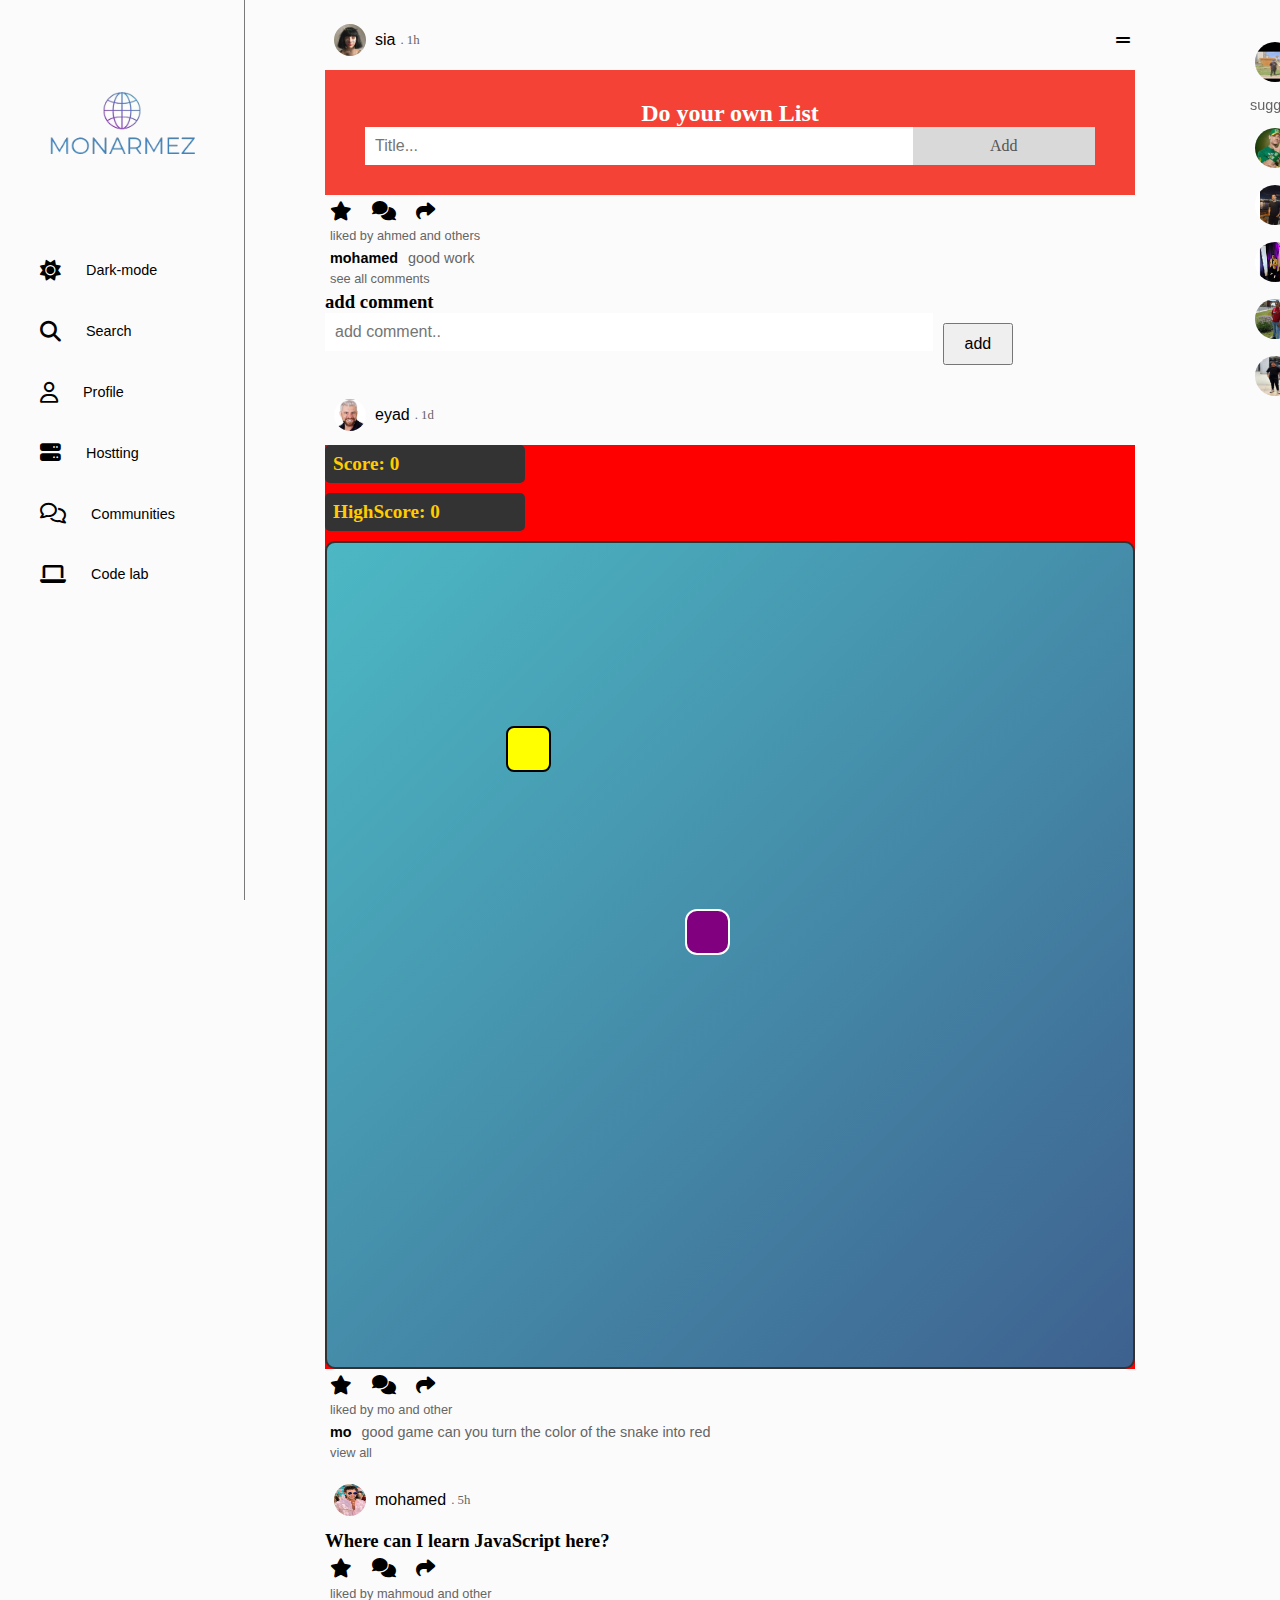
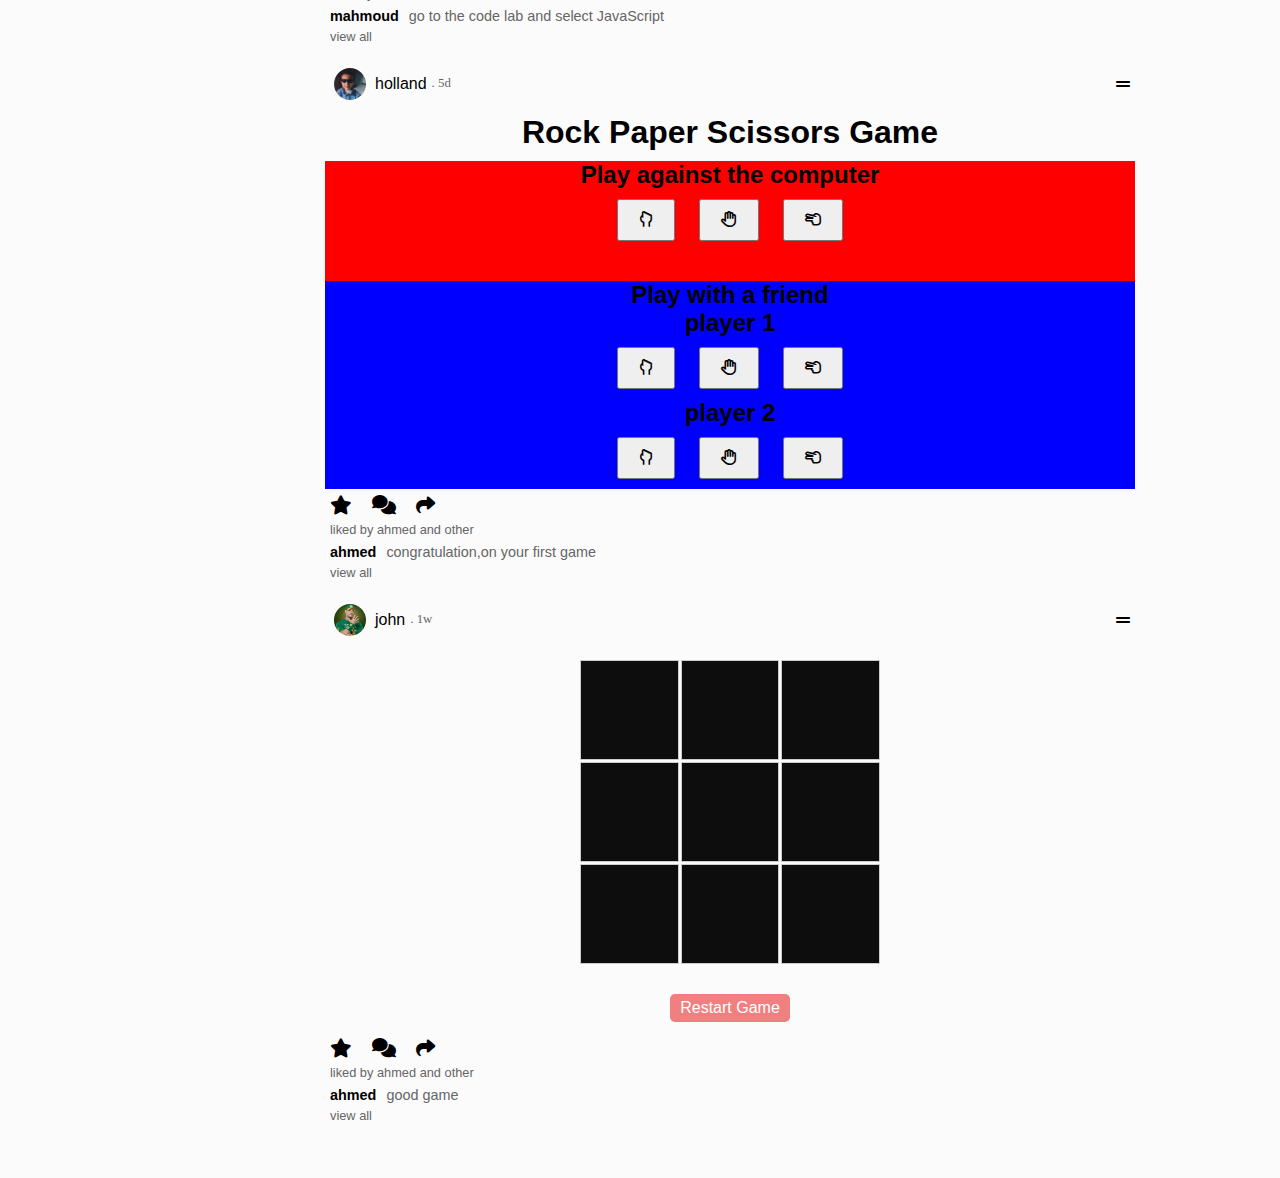
==== commit f68ce7ea: "Update html.html" ====
--- a/html.html
+++ b/html.html
@@ -88,7 +88,12 @@
                                 <p class="title"><span>
                                     mohamed</span>good work<br></p>
                                 <p class="comments"> see all comments</p>
-                         </div>
+                         </div>  <div class="comment-section">
+                            <h3>add comment</h3>
+                            <input type="text" id="commentInput" placeholder="add comment..">
+                            <button onclick="addComment()">add</button>
+                            <ul id="commentList"></ul>
+                        </div>
                     </div>
                     <div class="post-main">
                         <div class="post-header">
--- a/mysite.css
+++ b/mysite.css
@@ -709,3 +709,11 @@
         padding-bottom: 20px;
     }
 }
+.clickable {
+    cursor: pointer;
+    color: blue;
+  
+}
+.followed {
+    color: black;
+}
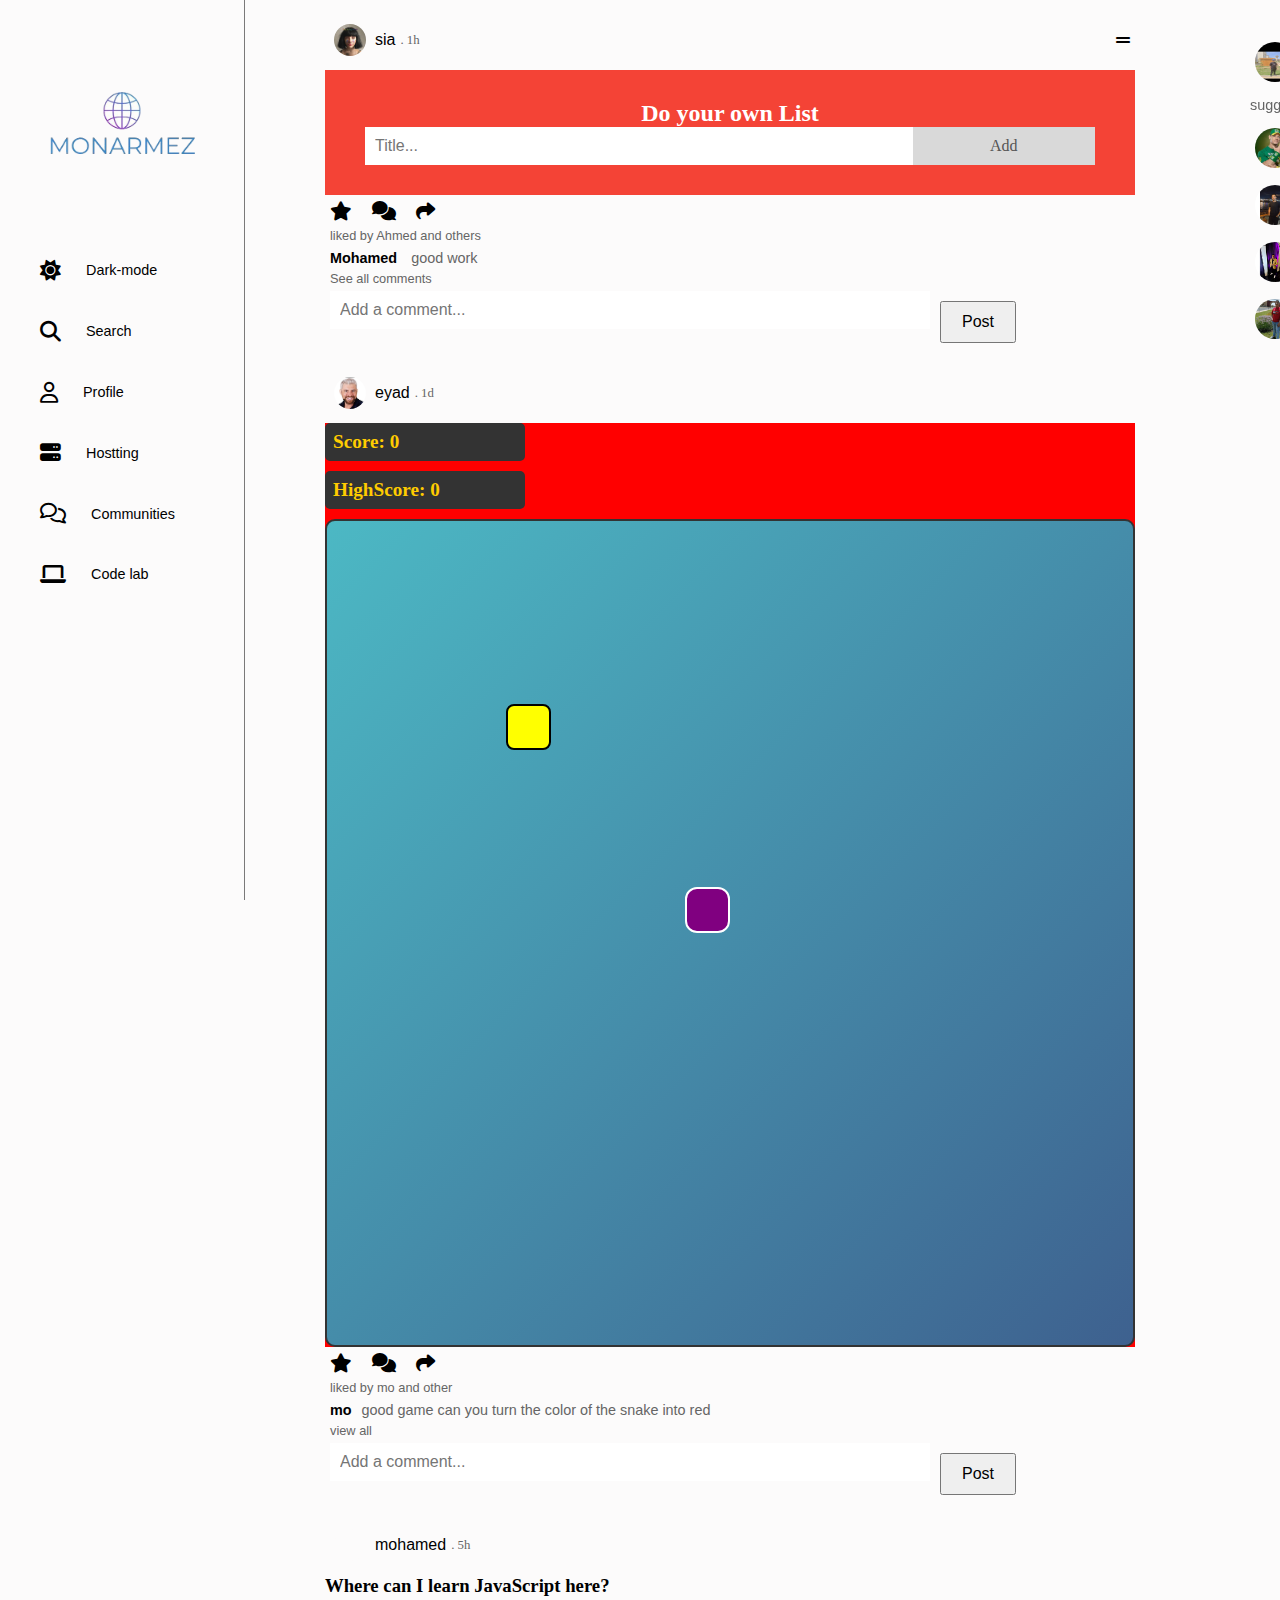
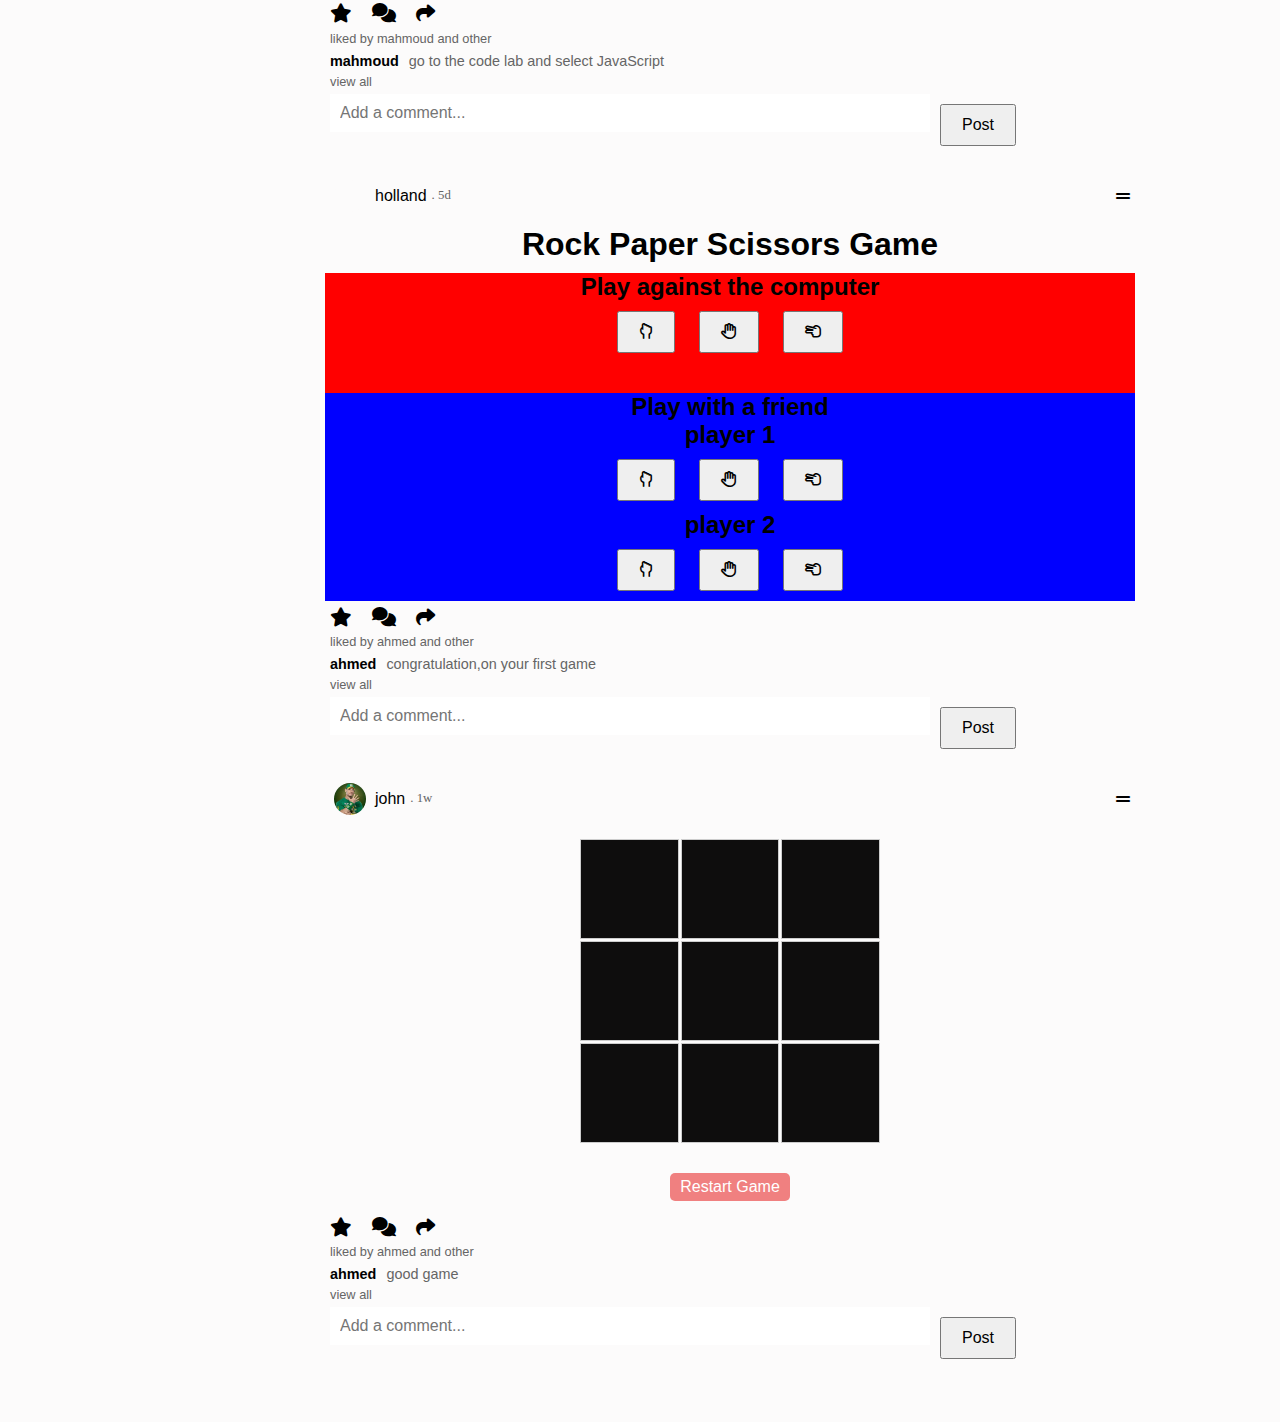
==== commit af63b6c5: "Update html.html" ====
--- a/html.html
+++ b/html.html
@@ -84,16 +84,26 @@
                          </div>
                          
                          <div class="post-description">
-                                <p class="post-liked">liked by ahmed and others</p>
-                                <p class="title"><span>
-                                    mohamed</span>good work<br></p>
-                                <p class="comments"> see all comments</p>
-                         </div>  <div class="comment-section">
-                            <h3>add comment</h3>
-                            <input type="text" id="commentInput" placeholder="add comment..">
-                            <button onclick="addComment()">add</button>
-                            <ul id="commentList"></ul>
-                        </div>
+                            <p class="post-liked">liked by Ahmed and others</p>
+                            <p class="title"><span>Mohamed</span> good work</p>
+                            <p class="comments">See all comments</p>
+                            <div class="comment-section">
+                           
+                        
+                                <!-- Other comments -->
+                                <ul id="commentList">
+                                    <!-- Other comments will be dynamically added here -->
+                                </ul>
+                            
+                                <!-- Input for new comment -->
+                                <div class="input2-container">
+                                    <input type="text" class="input2" id="commentInput" placeholder="Add a comment...">
+                                    <button onclick="addComment()">Post</button>
+                                </div>
+                            </div>
+                        </div>
+                        
+                       
                     </div>
                     <div class="post-main">
                         <div class="post-header">
@@ -130,7 +140,22 @@
                                 <p class="title"><span>
                                    mo</span>good game can you turn the color of the snake into red<br> </p>
                                 <p class="comments">view all</p>
-                         </div>
+                                <div class="comment-section">
+                           
+                        
+                                    <!-- Other comments -->
+                                    <ul id="commentList">
+                                        <!-- Other comments will be dynamically added here -->
+                                    </ul>
+                                
+                                    <!-- Input for new comment -->
+                                    <div class="input2-container">
+                                        <input type="text" class="input2" id="commentInput" placeholder="Add a comment...">
+                                        <button onclick="addComment()">Post</button>
+                                    </div>
+                                </div>
+                         </div>
+                       
                     </div>
                     <div class="post-main">
                         <div class="post-header">
@@ -161,7 +186,22 @@
                                 <p class="title"><span>
                                     mahmoud</span>go to the code lab and select JavaScript </p>
                                 <p class="comments"> view all</p>
-                         </div>
+                                <div class="comment-section">
+                           
+                        
+                                    <!-- Other comments -->
+                                    <ul id="commentList">
+                                        <!-- Other comments will be dynamically added here -->
+                                    </ul>
+                                
+                                    <!-- Input for new comment -->
+                                    <div class="input2-container">
+                                        <input type="text" class="input2" id="commentInput" placeholder="Add a comment...">
+                                        <button onclick="addComment()">Post</button>
+                                    </div>
+                                </div>
+                         </div>
+                        
                     </div>
                     <div class="post-main">
                         <div class="post-header">
@@ -225,8 +265,23 @@
                                 <p class="title"><span>
                                     ahmed</span>congratulation,on your first game<br> </p>
                                 <p class="comments"> view all</p>
-                         </div>
-                    </div>
+                                <div class="comment-section">
+                           
+                        
+                                    <!-- Other comments -->
+                                    <ul id="commentList">
+                                        <!-- Other comments will be dynamically added here -->
+                                    </ul>
+                                
+                                    <!-- Input for new comment -->
+                                    <div class="input2-container">
+                                        <input type="text" class="input2" id="commentInput" placeholder="Add a comment...">
+                                        <button onclick="addComment()">Post</button>
+                                    </div>
+                                </div>
+                         </div>
+                    </div>
+                   
                     </div>
                     
                     <div class="post-main">
@@ -274,9 +329,24 @@
                                 ahmed</span>good game<br> </p>
                                 
                             <p class="comments"> view all</p>
+                            <div class="comment-section">
+                           
+                        
+                                <!-- Other comments -->
+                                <ul id="commentList">
+                                    <!-- Other comments will be dynamically added here -->
+                                </ul>
+                            
+                                <!-- Input for new comment -->
+                                <div class="input2-container">
+                                    <input type="text" class="input2" id="commentInput" placeholder="Add a comment...">
+                                    <button onclick="addComment()">Post</button>
+                                </div>
+                            </div>
                           </div>
                 
                           </div>
+                          
                        </div>
                        
                     </section>
